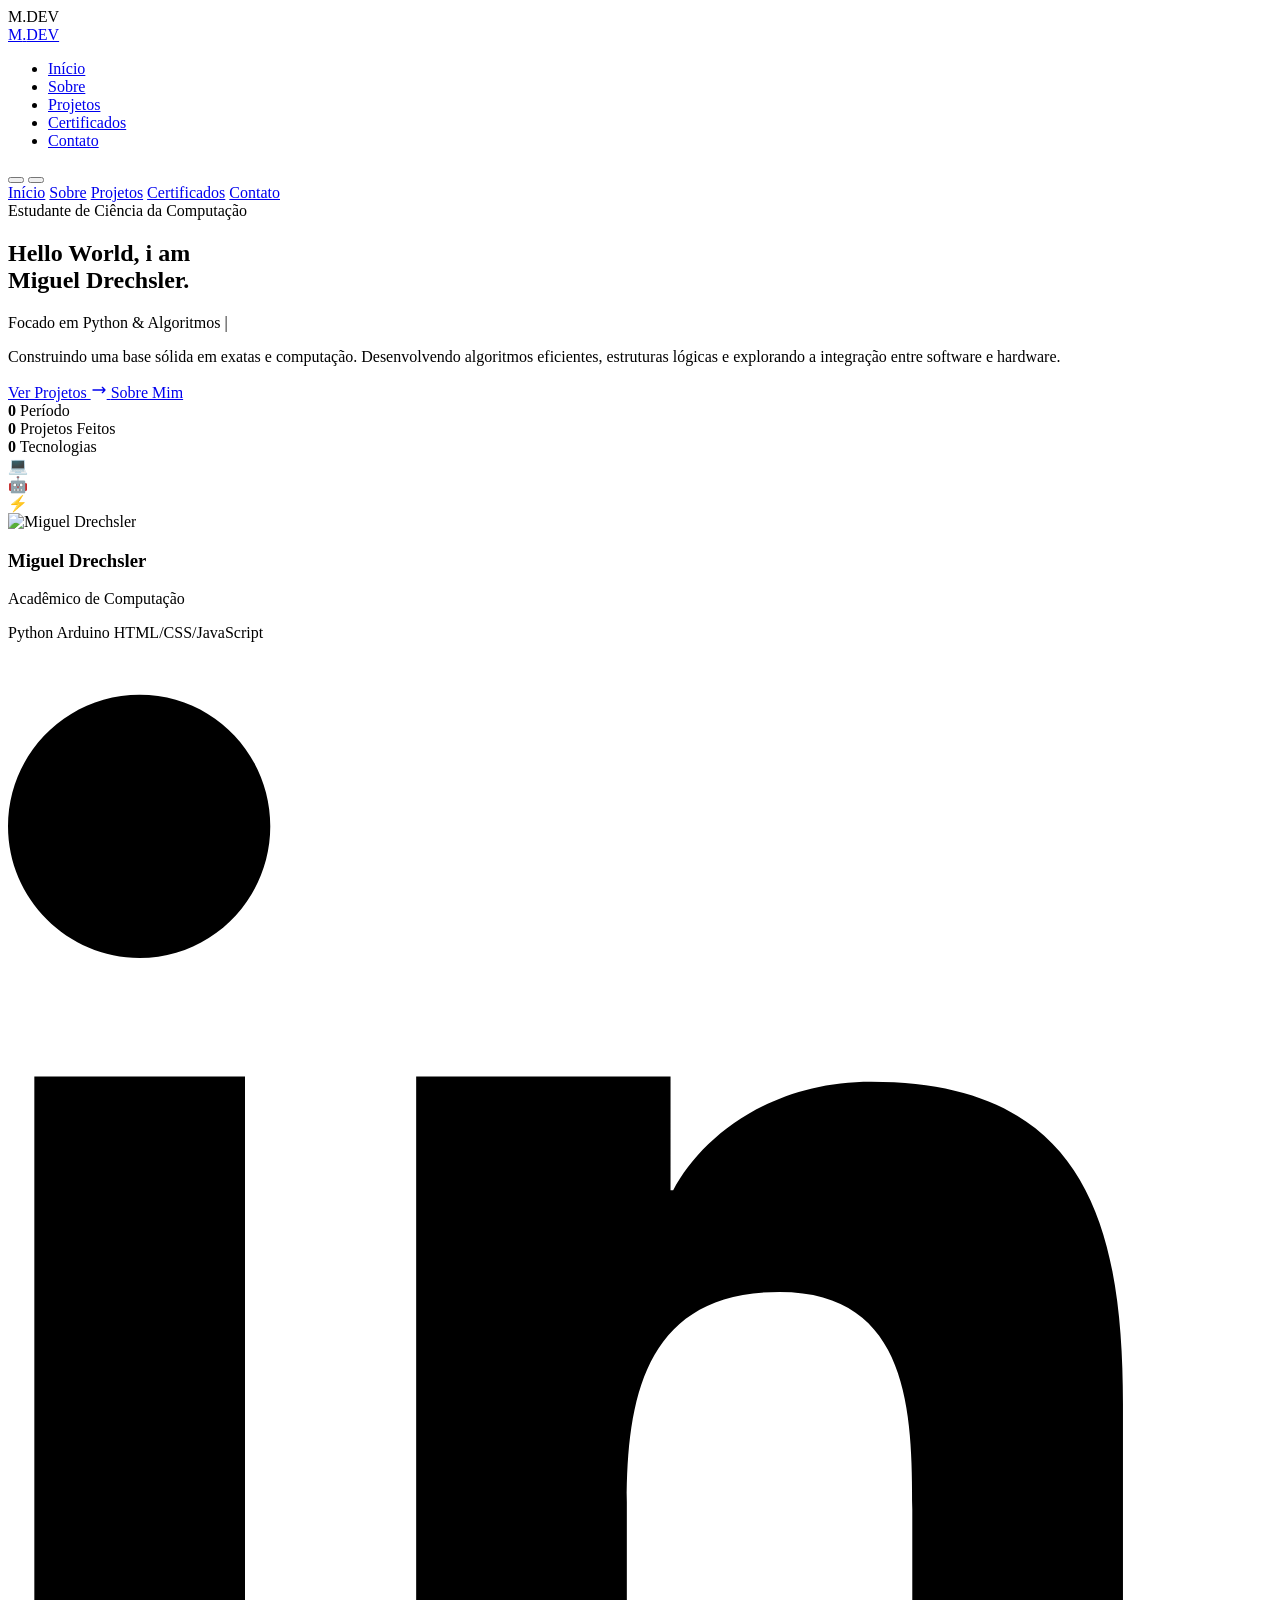
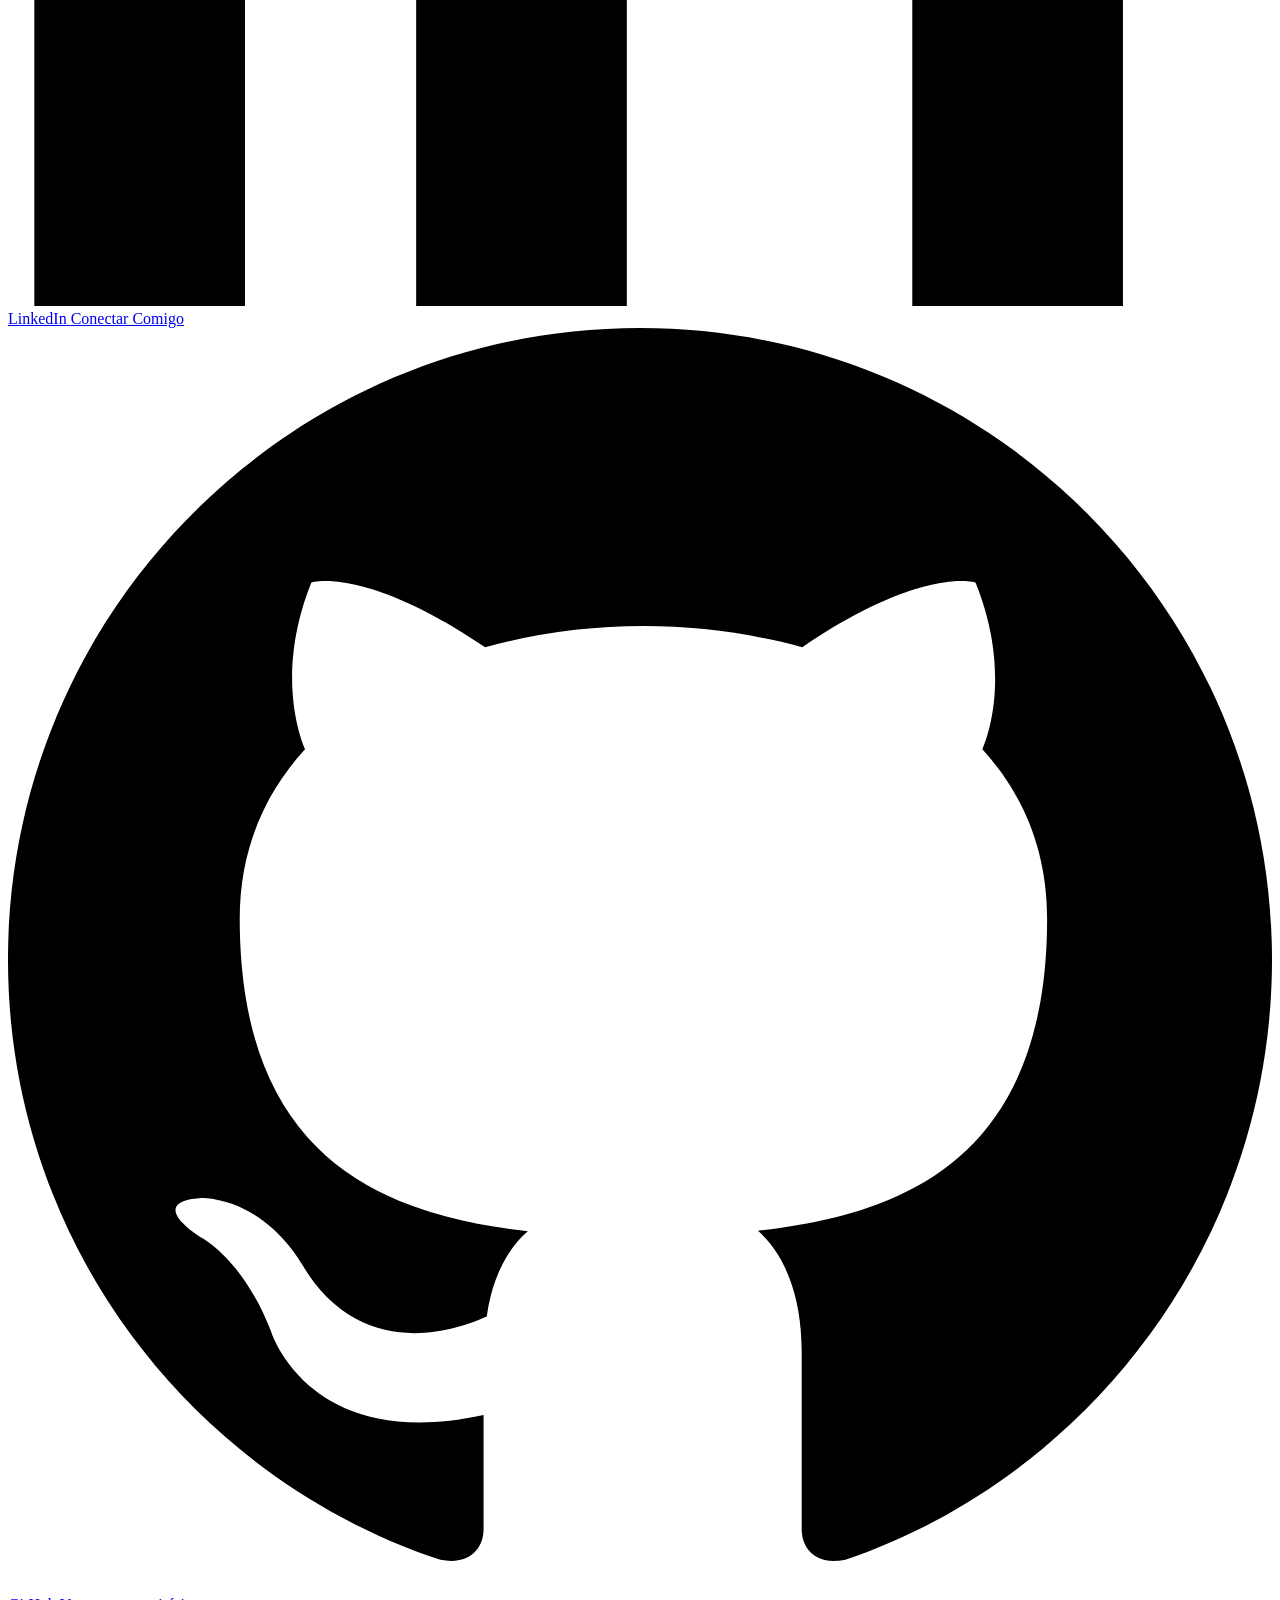
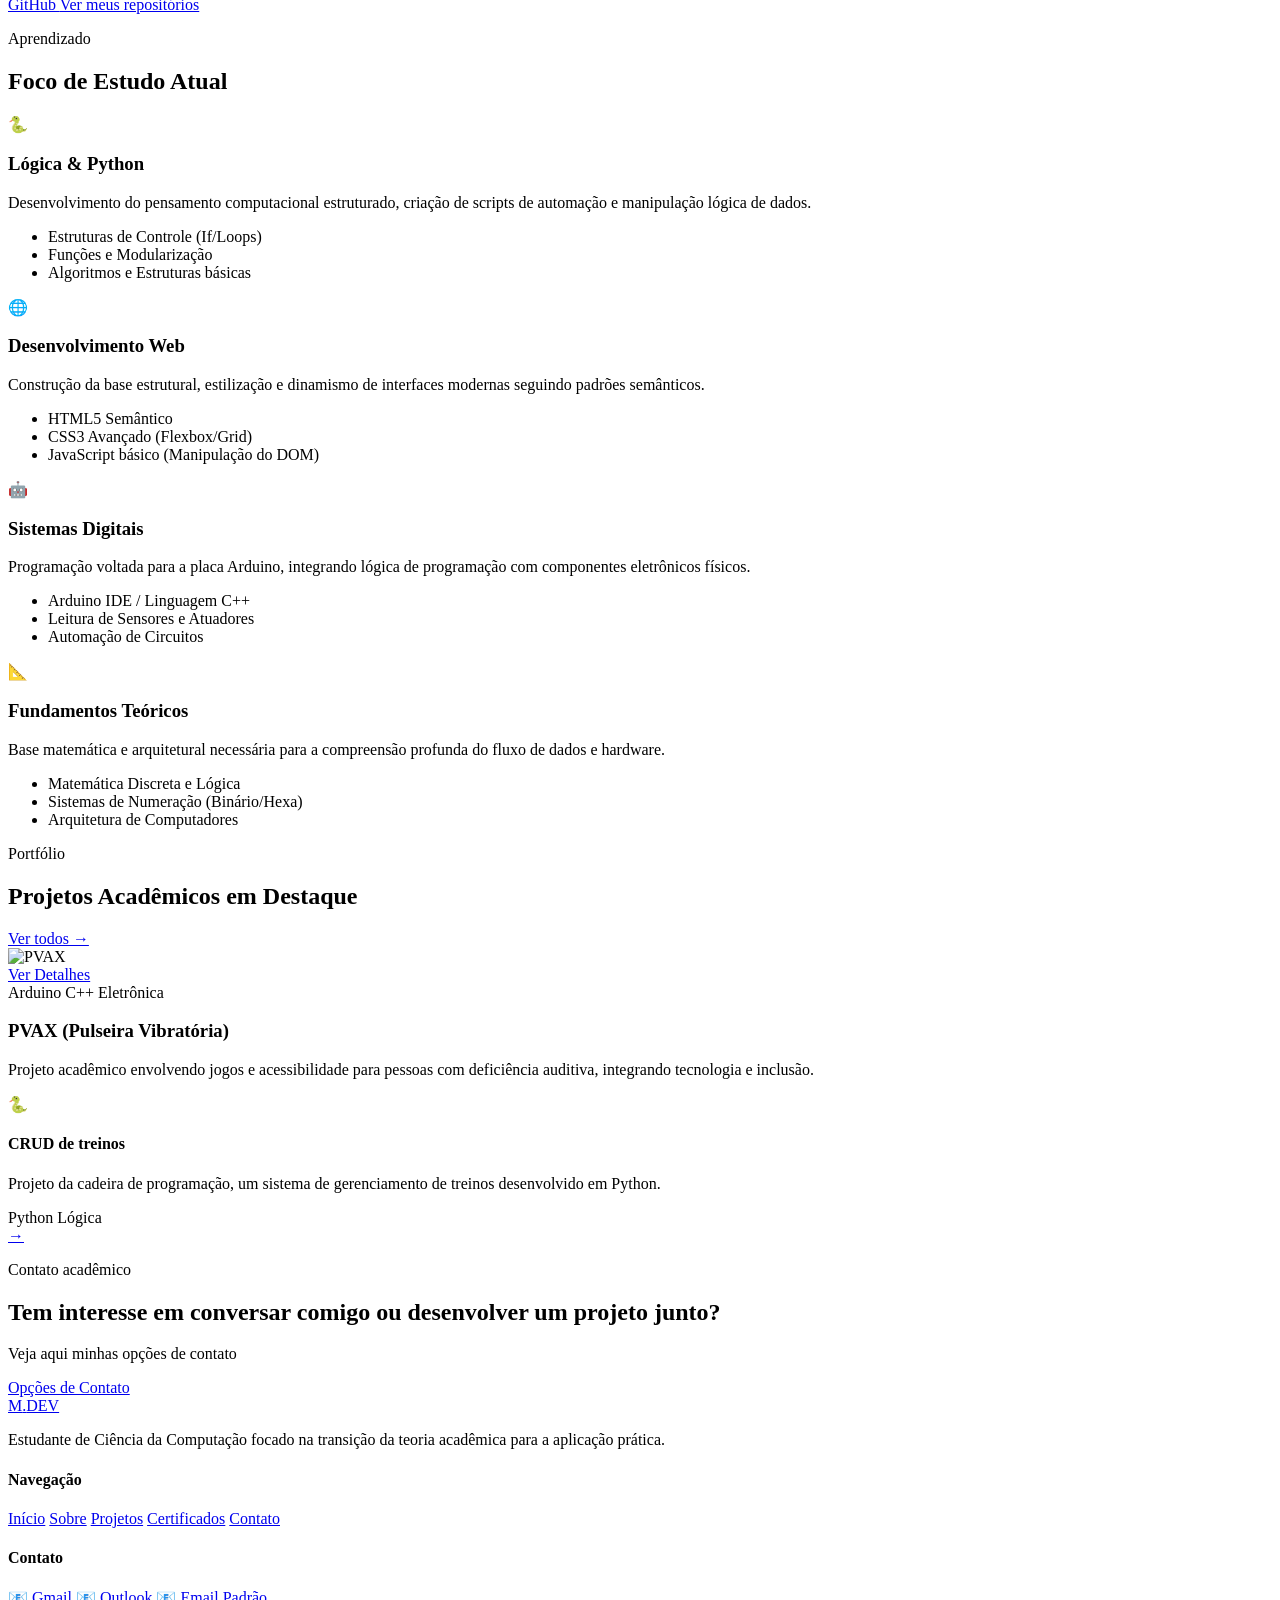
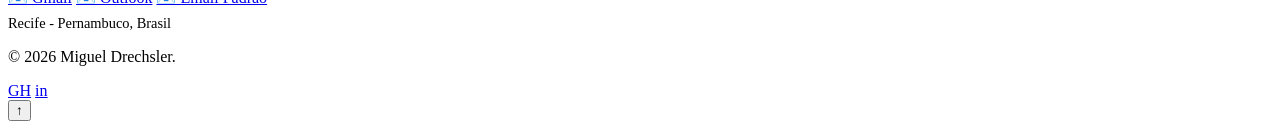
==== index.html @ 337d3132 "Arquivos do Portfolio" ====
<!DOCTYPE html>
<html lang="pt-BR" data-theme="dark">
<head>
  <meta charset="UTF-8">
  <meta name="viewport" content="width=device-width, initial-scale=1.0">
  <meta name="description" content="Portfólio acadêmico e profissional — Ciência da Computação">
  <title>Portfólio - Miguel</title>
  <link rel="stylesheet" href="style.css">
</head>
<body>

<div class="preloader" id="preloader">
  <div class="preloader-inner">
    <div class="preloader-logo">M<span>.</span>DEV</div>
    <div class="preloader-bar"></div>
  </div>
</div>

<div class="cursor">
  <div class="cursor-dot"></div>
  <div class="cursor-ring"></div>
</div>

<div class="progress-bar" id="progressBar"></div>

<nav class="navbar">
  <a href="index.html" class="nav-logo">M<span>.</span>DEV</a>
  <ul class="nav-links">
    <li><a href="index.html" class="active">Início</a></li>
    <li><a href="sobre.html">Sobre</a></li>
    <li><a href="projetos.html">Projetos</a></li>
    <li><a href="certificados.html">Certificados</a></li>
    <li><a href="contato.html">Contato</a></li>
  </ul>
  <div class="nav-actions">
    <button class="theme-toggle" title="Alternar tema">
      <span class="theme-toggle-icon moon"></span>
      <span class="theme-toggle-icon sun"></span>
    </button>
    <button class="hamburger" aria-label="Menu"><span></span><span></span><span></span></button>
  </div>
</nav>

<div class="mobile-menu">
  <a href="index.html">Início</a>
  <a href="sobre.html">Sobre</a>
  <a href="projetos.html">Projetos</a>
  <a href="certificados.html">Certificados</a>
  <a href="contato.html">Contato</a>
</div>

<section class="hero">
  <div class="hero-bg-orb"></div>
  <div class="hero-bg-grid"></div>

  <div class="container hero-inner">
    <div class="hero-content">
      <div class="hero-badge anim-up" style="animation-delay:0.1s">
        <span class="badge-dot"></span>
        Estudante de Ciência da Computação
      </div>

      <h1 class="hero-title anim-up" style="animation-delay:0.2s">
        Hello World, i am<br>
        <span class="hero-name">Miguel Drechsler<span class="dot">.</span></span>
      </h1>

      <div class="hero-roles anim-up" style="animation-delay:0.35s">
        <span class="role-label">Focado em </span>
        <span class="typed-wrapper">
          <span id="typedText" data-phrases='["Python & Algoritmos", "Desenvolvimento Web", "Projetos com Arduino", "JavaScript & Automação"]'>Python & Algoritmos</span>
          <span class="cursor-blink">|</span>
        </span>
      </div>

      <p class="hero-desc anim-up" style="animation-delay:0.5s">
        Construindo uma base sólida em exatas e computação. Desenvolvendo algoritmos eficientes, estruturas lógicas e explorando a integração entre software e hardware.
      </p>

      <div class="hero-actions anim-up" style="animation-delay:0.65s">
        <a href="projetos.html" class="btn btn-primary btn-lg">
          Ver Projetos
          <svg width="16" height="16" fill="none" viewBox="0 0 24 24" stroke="currentColor"><path stroke-linecap="round" stroke-linejoin="round" stroke-width="2" d="M17 8l4 4m0 0l-4 4m4-4H3"/></svg>
        </a>
        <a href="sobre.html" class="btn btn-outline btn-lg">Sobre Mim</a>
      </div>

      <div class="hero-stats anim-up" style="animation-delay:0.8s">
        <div class="stat-item">
          <strong data-counter data-target="1" data-suffix="º">0</strong>
          <span>Período</span>
        </div>
        <div class="stat-divider"></div>
        <div class="stat-item">
          <strong data-counter data-target="3" data-suffix="+">0</strong>
          <span>Projetos Feitos</span>
        </div>
        <div class="stat-divider"></div>
        <div class="stat-item">
          <strong data-counter data-target="5" data-suffix="">0</strong>
          <span>Tecnologias</span>
        </div>
      </div>
    </div>

    <div class="hero-visual anim-up" style="animation-delay:0.4s">
      <div class="hero-card-wrapper">
        <div class="tech-badge badge-1">💻</div>
        <div class="tech-badge badge-2">🤖</div>
        <div class="tech-badge badge-3">⚡</div>
        <div class="hero-card anim-float">
          <div class="hero-avatar">
            <div class="avatar-placeholder">
              <img src="Foto de perfil.jpeg" alt="Miguel Drechsler" class="avatar-image">
            </div>
            <div class="avatar-ring"></div>
          </div>
          <div class="hero-card-body">
            <h3>Miguel Drechsler</h3>
            <p>Acadêmico de Computação</p>
            <div class="hero-card-tags">
              <span class="tag">Python</span>
              <span class="tag">Arduino</span>
              <span class="tag">HTML/CSS/JavaScript</span>
            </div>

            <div class="hero-card-social">
              <a href="https://www.linkedin.com/in/miguel-drechsler" class="social-mini-card anim-float" target="_blank" rel="noreferrer noopener">
                <div class="social-mini-icon">
                  <svg viewBox="0 0 24 24" aria-hidden="true"><path d="M4.98 3.5C4.98 4.88 3.87 6 2.5 6S0 4.88 0 3.5 1.12 1 2.5 1 4.98 2.12 4.98 3.5zM.5 8.25h4V24h-4v-15.75zM8.75 8.25h3.83v2.16h.05c.53-1 1.83-2.06 3.76-2.06 4.03 0 4.78 2.66 4.78 6.12V24h-4v-7.53c0-1.8-.03-4.13-2.52-4.13-2.52 0-2.9 1.96-2.9 3.99V24h-4v-15.75z"/></svg>
                </div>
                <div class="social-mini-text">
                  <span class="social-mini-title">LinkedIn</span>
                  <span class="social-mini-subtitle">Conectar Comigo</span>
                </div>
              </a>

              <a href="https://github.com/miguel-drechsler" class="social-mini-card anim-float" target="_blank" rel="noreferrer noopener">
                <div class="social-mini-icon">
                  <svg viewBox="0 0 24 24" aria-hidden="true"><path d="M12 0C5.37 0 0 5.37 0 12c0 5.3 3.44 9.8 8.21 11.39.6.11.82-.26.82-.58v-2.17c-3.34.73-4.04-1.6-4.04-1.6-.55-1.4-1.34-1.78-1.34-1.78-1.1-.75.08-.74.08-.74 1.21.09 1.84 1.24 1.84 1.24 1.08 1.85 2.83 1.32 3.52 1.01.11-.79.43-1.32.78-1.62-2.67-.3-5.47-1.33-5.47-5.93 0-1.31.47-2.38 1.24-3.22-.13-.3-.54-1.52.12-3.17 0 0 1.01-.32 3.3 1.23a11.5 11.5 0 0 1 3.01-.4c1.02 0 2.05.14 3.01.4 2.28-1.55 3.29-1.23 3.29-1.23.67 1.65.26 2.87.13 3.17.77.84 1.23 1.91 1.23 3.22 0 4.61-2.81 5.62-5.49 5.92.44.38.83 1.13.83 2.28v3.39c0 .32.22.7.83.58C20.56 21.8 24 17.3 24 12c0-6.63-5.37-12-12-12z"/></svg>
                </div>
                <div class="social-mini-text">
                  <span class="social-mini-title">GitHub</span>
                  <span class="social-mini-subtitle">Ver meus repositórios</span>
                </div>
              </a>
            </div>
          </div>
        </div>
      </div>
    </div>
  </div>

  
</section>

<section class="section" id="servicos">
  <div class="container">
    <div class="section-header reveal">
      <p class="section-label">Aprendizado</p>
      <h2 class="section-title">Foco de Estudo <span>Atual</span></h2>
    </div>

    <div class="services-grid">
      <div class="service-card card reveal" data-delay="0">
        <div class="service-icon">🐍</div>
        <h3>Lógica & Python</h3>
        <p>Desenvolvimento do pensamento computacional estruturado, criação de scripts de automação e manipulação lógica de dados.</p>
        <ul class="service-list">
          <li>Estruturas de Controle (If/Loops)</li>
          <li>Funções e Modularização</li>
          <li>Algoritmos e Estruturas básicas</li>
        </ul>
      </div>

      <div class="service-card card reveal" data-delay="100">
        <div class="service-icon">🌐</div>
        <h3>Desenvolvimento Web</h3>
        <p>Construção da base estrutural, estilização e dinamismo de interfaces modernas seguindo padrões semânticos.</p>
        <ul class="service-list">
          <li>HTML5 Semântico</li>
          <li>CSS3 Avançado (Flexbox/Grid)</li>
          <li>JavaScript básico (Manipulação do DOM)</li>
        </ul>
      </div>

      <div class="service-card card reveal" data-delay="200">
        <div class="service-icon">🤖</div>
        <h3>Sistemas Digitais</h3>
        <p>Programação voltada para a placa Arduino, integrando lógica de programação com componentes eletrônicos físicos.</p>
        <ul class="service-list">
          <li>Arduino IDE / Linguagem C++</li>
          <li>Leitura de Sensores e Atuadores</li>
          <li>Automação de Circuitos</li>
        </ul>
      </div>

      <div class="service-card card reveal" data-delay="300">
        <div class="service-icon">📐</div>
        <h3>Fundamentos Teóricos</h3>
        <p>Base matemática e arquitetural necessária para a compreensão profunda do fluxo de dados e hardware.</p>
        <ul class="service-list">
          <li>Matemática Discreta e Lógica</li>
          <li>Sistemas de Numeração (Binário/Hexa)</li>
          <li>Arquitetura de Computadores</li>
        </ul>
      </div>
    </div>
  </div>
</section>

<section class="section featured-section">
  <div class="container">
    <div class="featured-header reveal">
      <div>
        <p class="section-label">Portfólio</p>
        <h2 class="section-title">Projetos Acadêmicos em <span>Destaque</span></h2>
      </div>
      <a href="projetos.html" class="btn btn-outline">Ver todos →</a>
    </div>

    <div class="featured-grid">
      <div class="featured-card card reveal" data-delay="0">
        <div class="featured-img">
          <div class="img-placeholder"><span><img src="pvaxlogo.png" alt="PVAX"></span></div>
          <div class="featured-overlay">
            <a href="projetos.html" class="btn btn-primary">Ver Detalhes</a>
          </div>
        </div>
        <div class="featured-info">
          <div class="featured-meta">
            <span class="tag">Arduino</span>
            <span class="tag">C++</span>
            <span class="tag">Eletrônica</span>
          </div>
          <h3>PVAX (Pulseira Vibratória)</h3>
          <p>Projeto acadêmico envolvendo jogos e acessibilidade para pessoas com deficiência auditiva, integrando tecnologia e inclusão.</p>
          </div>
        </div>
      </div>

      <div class="mini-projects">
        <div class="mini-card card reveal" data-delay="150">
          <div class="mini-icon">🐍</div>
          <div class="mini-info">
            <h4>CRUD de treinos</h4>
            <p>Projeto da cadeira de programação, um sistema de gerenciamento de treinos desenvolvido em Python.</p>
            <div class="mini-tags">
              <span class="tag">Python</span>
              <span class="tag">Lógica</span>
            </div>
          </div>
          <a href="projetos.html" class="mini-arrow">→</a>
        </div>
      </div>
    </div>
  </div>
</section>

<section class="cta-section reveal">
  <div class="container">
    <div class="cta-box">
      <div class="cta-glow"></div>
      <p class="section-label">Contato acadêmico</p>
      <h2>Tem interesse em conversar comigo ou desenvolver um <span>projeto junto?</span></h2>
      <p class="cta-sub">Veja aqui minhas opções de contato</p>
      <div class="cta-actions">
        <a href="contato.html" class="btn btn-primary btn-lg">Opções de Contato</a>
      </div>
    </div>
  </div>
</section>

<footer class="footer">
  <div class="container">
    <div class="footer-grid">
      <div class="footer-brand">
        <a href="index.html" class="nav-logo">M<span>.</span>DEV</a>
        <p>Estudante de Ciência da Computação focado na transição da teoria acadêmica para a aplicação prática.</p>
      </div>
      <div class="footer-col">
        <h4>Navegação</h4>
        <a href="index.html">Início</a>
        <a href="sobre.html">Sobre</a>
        <a href="projetos.html">Projetos</a>
        <a href="certificados.html">Certificados</a>
        <a href="contato.html">Contato</a>
      </div>
      <div class="footer-col">
        <h4>Contato</h4>
        <a href="https://mail.google.com/mail/?view=cm&to=miguel.drechsler@gmail.com" target="_blank" class="email-link">📧 Gmail</a>
        <a href="https://outlook.live.com/mail/0/?to=miguel.drechsler@gmail.com" target="_blank" class="email-link">📧 Outlook</a>
        <a href="mailto:miguel.drechsler@gmail.com" class="email-link">📧 Email Padrão</a>
        <p style="color: var(--text-muted); font-size: 0.9rem; margin-top: 0.5rem;">Recife - Pernambuco, Brasil</p>
      </div>
    </div>
    <div class="footer-bottom">
      <p>© 2026 Miguel Drechsler.</p>
      <div class="footer-social">
        <a href="https://github.com/miguel-drechsler" class="social-icon" title="GitHub">GH</a>
        <a href="https://www.linkedin.com/in/miguel-drechsler" class="social-icon" title="LinkedIn">in</a>
      </div>
    </div>
  </div>
</footer>

<button class="scroll-top" id="scrollTop" title="Voltar ao topo">↑</button>

<script src="main.js"></script>
</body>
</html>
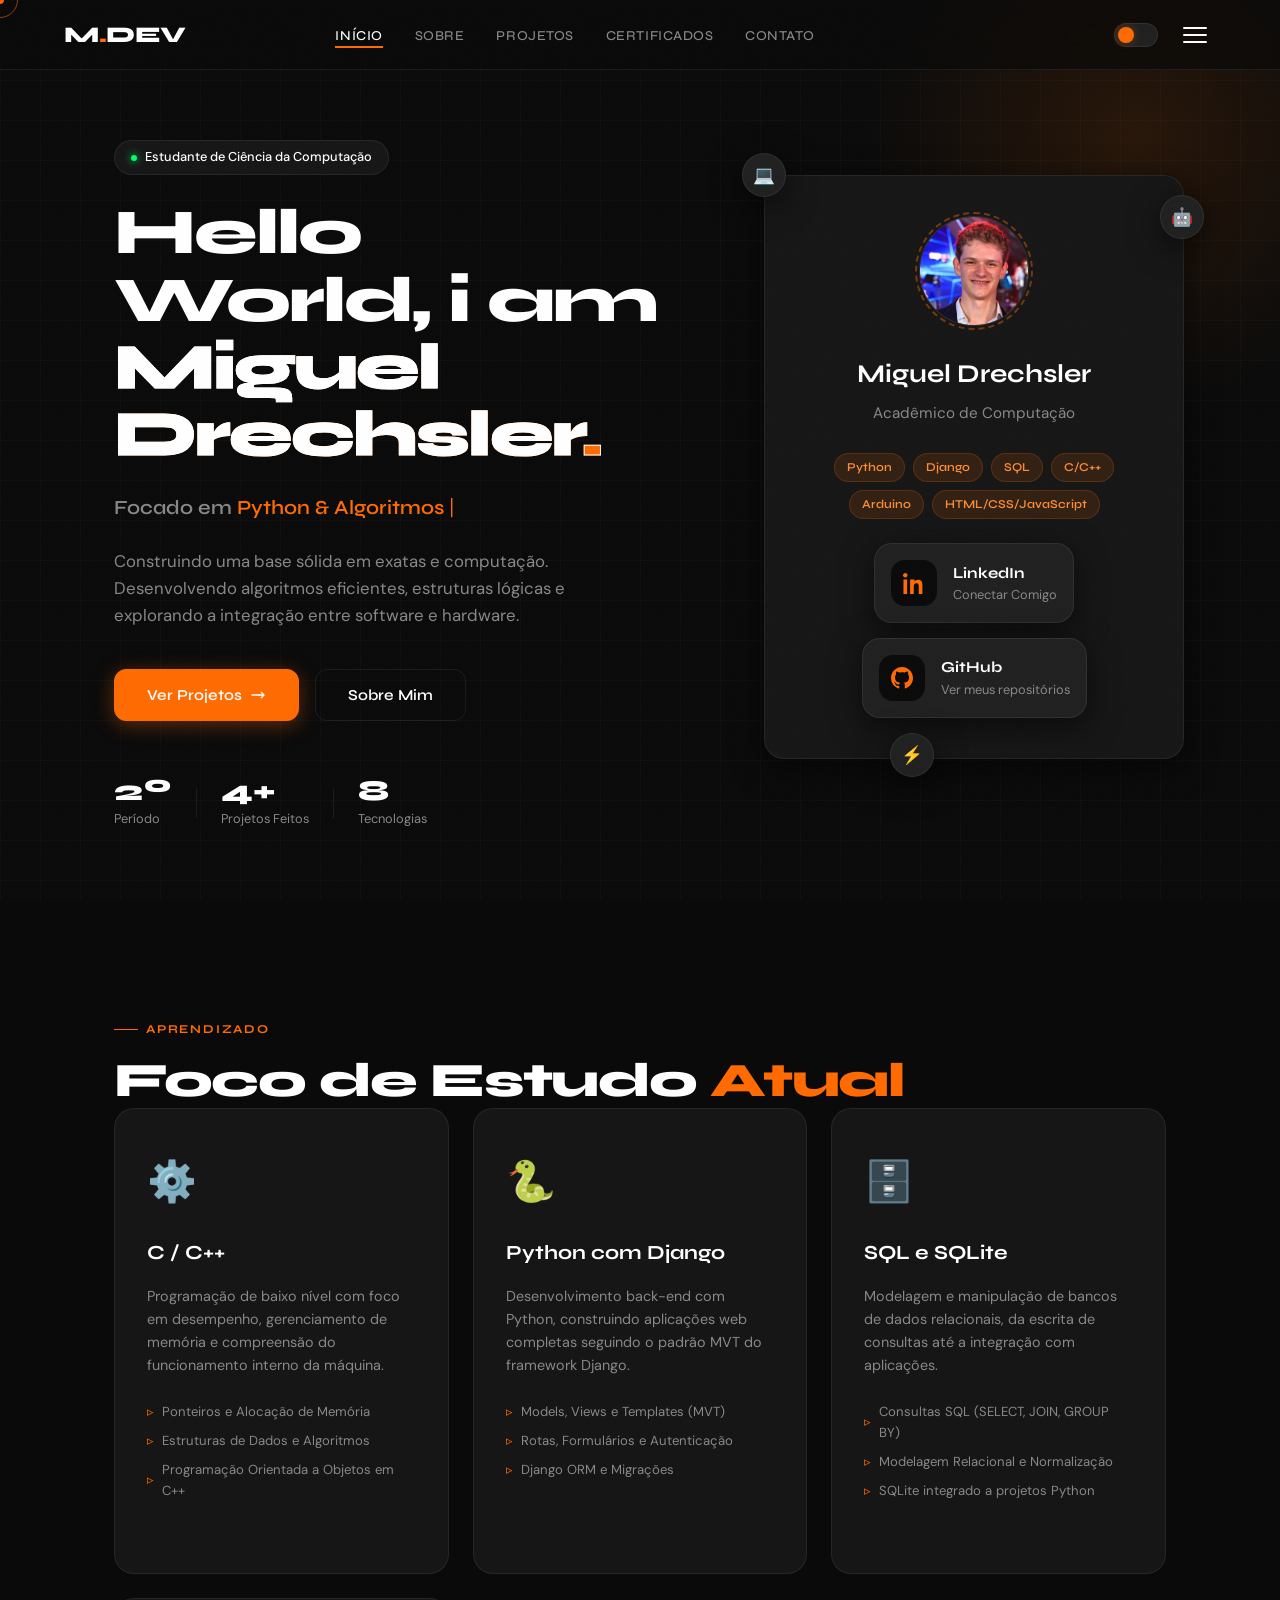
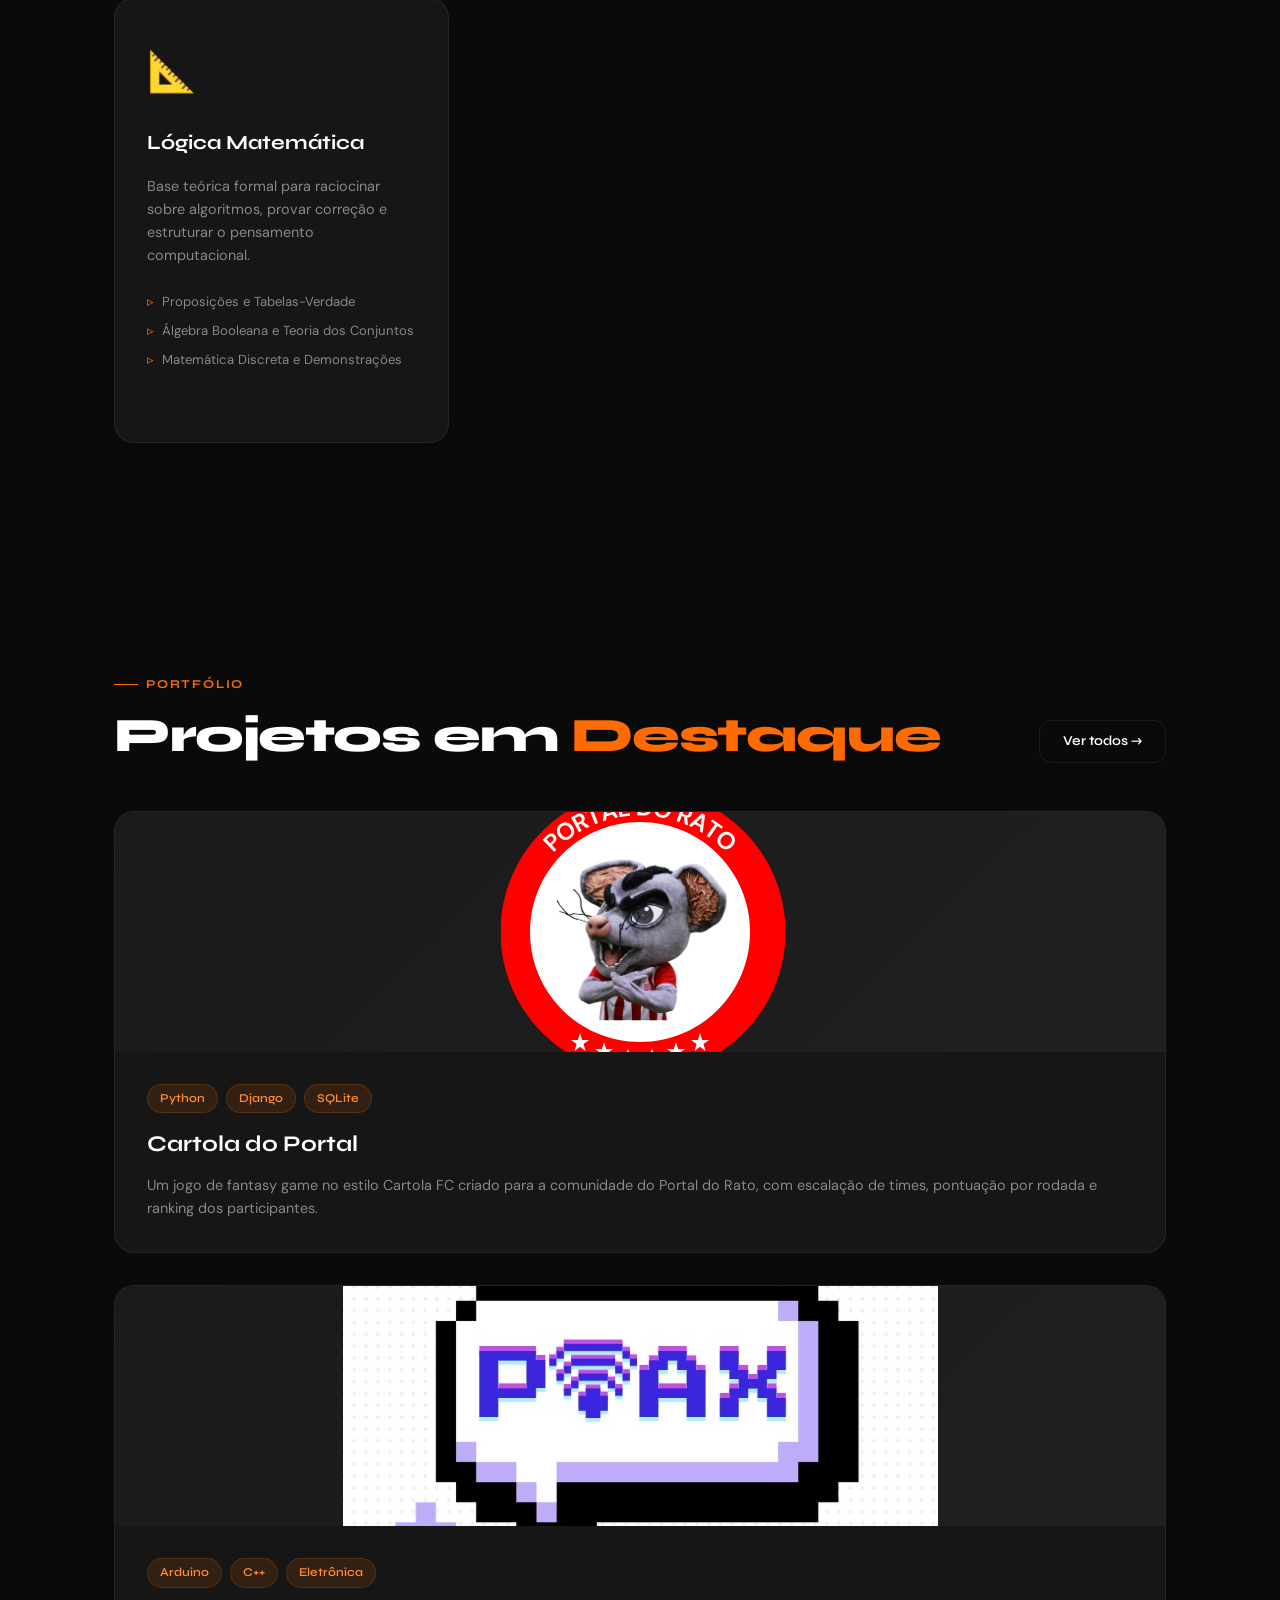
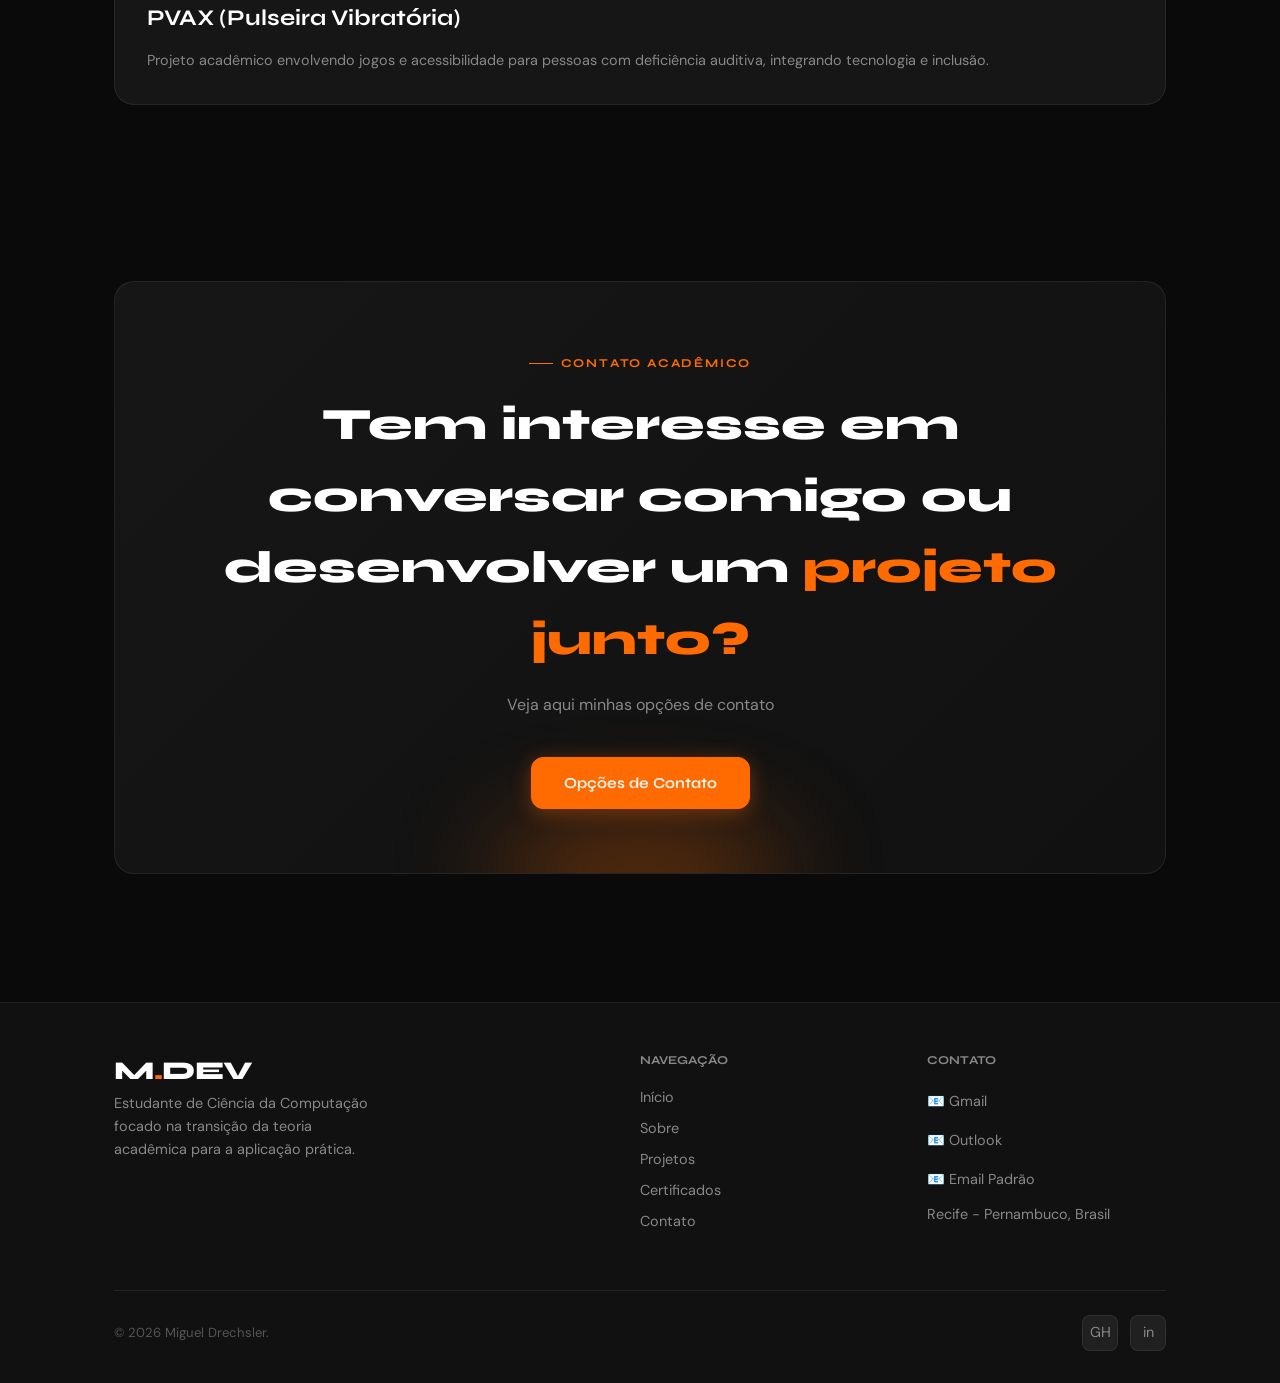
==== commit 227c5bb8: "Remove the folder "Meu portfólio" and move all the items to the main" ====
--- a/index.html
+++ b/index.html
@@ -1,311 +1,316 @@
-<!DOCTYPE html>
-<html lang="pt-BR" data-theme="dark">
-<head>
-  <meta charset="UTF-8">
-  <meta name="viewport" content="width=device-width, initial-scale=1.0">
-  <meta name="description" content="Portfólio acadêmico e profissional — Ciência da Computação">
-  <title>Portfólio - Miguel</title>
-  <link rel="stylesheet" href="style.css">
-</head>
-<body>
-
-<div class="preloader" id="preloader">
-  <div class="preloader-inner">
-    <div class="preloader-logo">M<span>.</span>DEV</div>
-    <div class="preloader-bar"></div>
-  </div>
-</div>
-
-<div class="cursor">
-  <div class="cursor-dot"></div>
-  <div class="cursor-ring"></div>
-</div>
-
-<div class="progress-bar" id="progressBar"></div>
-
-<nav class="navbar">
-  <a href="index.html" class="nav-logo">M<span>.</span>DEV</a>
-  <ul class="nav-links">
-    <li><a href="index.html" class="active">Início</a></li>
-    <li><a href="sobre.html">Sobre</a></li>
-    <li><a href="projetos.html">Projetos</a></li>
-    <li><a href="certificados.html">Certificados</a></li>
-    <li><a href="contato.html">Contato</a></li>
-  </ul>
-  <div class="nav-actions">
-    <button class="theme-toggle" title="Alternar tema">
-      <span class="theme-toggle-icon moon"></span>
-      <span class="theme-toggle-icon sun"></span>
-    </button>
-    <button class="hamburger" aria-label="Menu"><span></span><span></span><span></span></button>
-  </div>
-</nav>
-
-<div class="mobile-menu">
-  <a href="index.html">Início</a>
-  <a href="sobre.html">Sobre</a>
-  <a href="projetos.html">Projetos</a>
-  <a href="certificados.html">Certificados</a>
-  <a href="contato.html">Contato</a>
-</div>
-
-<section class="hero">
-  <div class="hero-bg-orb"></div>
-  <div class="hero-bg-grid"></div>
-
-  <div class="container hero-inner">
-    <div class="hero-content">
-      <div class="hero-badge anim-up" style="animation-delay:0.1s">
-        <span class="badge-dot"></span>
-        Estudante de Ciência da Computação
-      </div>
-
-      <h1 class="hero-title anim-up" style="animation-delay:0.2s">
-        Hello World, i am<br>
-        <span class="hero-name">Miguel Drechsler<span class="dot">.</span></span>
-      </h1>
-
-      <div class="hero-roles anim-up" style="animation-delay:0.35s">
-        <span class="role-label">Focado em </span>
-        <span class="typed-wrapper">
-          <span id="typedText" data-phrases='["Python & Algoritmos", "Desenvolvimento Web", "Projetos com Arduino", "JavaScript & Automação"]'>Python & Algoritmos</span>
-          <span class="cursor-blink">|</span>
-        </span>
-      </div>
-
-      <p class="hero-desc anim-up" style="animation-delay:0.5s">
-        Construindo uma base sólida em exatas e computação. Desenvolvendo algoritmos eficientes, estruturas lógicas e explorando a integração entre software e hardware.
-      </p>
-
-      <div class="hero-actions anim-up" style="animation-delay:0.65s">
-        <a href="projetos.html" class="btn btn-primary btn-lg">
-          Ver Projetos
-          <svg width="16" height="16" fill="none" viewBox="0 0 24 24" stroke="currentColor"><path stroke-linecap="round" stroke-linejoin="round" stroke-width="2" d="M17 8l4 4m0 0l-4 4m4-4H3"/></svg>
-        </a>
-        <a href="sobre.html" class="btn btn-outline btn-lg">Sobre Mim</a>
-      </div>
-
-      <div class="hero-stats anim-up" style="animation-delay:0.8s">
-        <div class="stat-item">
-          <strong data-counter data-target="1" data-suffix="º">0</strong>
-          <span>Período</span>
-        </div>
-        <div class="stat-divider"></div>
-        <div class="stat-item">
-          <strong data-counter data-target="3" data-suffix="+">0</strong>
-          <span>Projetos Feitos</span>
-        </div>
-        <div class="stat-divider"></div>
-        <div class="stat-item">
-          <strong data-counter data-target="5" data-suffix="">0</strong>
-          <span>Tecnologias</span>
-        </div>
-      </div>
-    </div>
-
-    <div class="hero-visual anim-up" style="animation-delay:0.4s">
-      <div class="hero-card-wrapper">
-        <div class="tech-badge badge-1">💻</div>
-        <div class="tech-badge badge-2">🤖</div>
-        <div class="tech-badge badge-3">⚡</div>
-        <div class="hero-card anim-float">
-          <div class="hero-avatar">
-            <div class="avatar-placeholder">
-              <img src="Foto de perfil.jpeg" alt="Miguel Drechsler" class="avatar-image">
-            </div>
-            <div class="avatar-ring"></div>
-          </div>
-          <div class="hero-card-body">
-            <h3>Miguel Drechsler</h3>
-            <p>Acadêmico de Computação</p>
-            <div class="hero-card-tags">
-              <span class="tag">Python</span>
-              <span class="tag">Arduino</span>
-              <span class="tag">HTML/CSS/JavaScript</span>
-            </div>
-
-            <div class="hero-card-social">
-              <a href="https://www.linkedin.com/in/miguel-drechsler" class="social-mini-card anim-float" target="_blank" rel="noreferrer noopener">
-                <div class="social-mini-icon">
-                  <svg viewBox="0 0 24 24" aria-hidden="true"><path d="M4.98 3.5C4.98 4.88 3.87 6 2.5 6S0 4.88 0 3.5 1.12 1 2.5 1 4.98 2.12 4.98 3.5zM.5 8.25h4V24h-4v-15.75zM8.75 8.25h3.83v2.16h.05c.53-1 1.83-2.06 3.76-2.06 4.03 0 4.78 2.66 4.78 6.12V24h-4v-7.53c0-1.8-.03-4.13-2.52-4.13-2.52 0-2.9 1.96-2.9 3.99V24h-4v-15.75z"/></svg>
-                </div>
-                <div class="social-mini-text">
-                  <span class="social-mini-title">LinkedIn</span>
-                  <span class="social-mini-subtitle">Conectar Comigo</span>
-                </div>
-              </a>
-
-              <a href="https://github.com/miguel-drechsler" class="social-mini-card anim-float" target="_blank" rel="noreferrer noopener">
-                <div class="social-mini-icon">
-                  <svg viewBox="0 0 24 24" aria-hidden="true"><path d="M12 0C5.37 0 0 5.37 0 12c0 5.3 3.44 9.8 8.21 11.39.6.11.82-.26.82-.58v-2.17c-3.34.73-4.04-1.6-4.04-1.6-.55-1.4-1.34-1.78-1.34-1.78-1.1-.75.08-.74.08-.74 1.21.09 1.84 1.24 1.84 1.24 1.08 1.85 2.83 1.32 3.52 1.01.11-.79.43-1.32.78-1.62-2.67-.3-5.47-1.33-5.47-5.93 0-1.31.47-2.38 1.24-3.22-.13-.3-.54-1.52.12-3.17 0 0 1.01-.32 3.3 1.23a11.5 11.5 0 0 1 3.01-.4c1.02 0 2.05.14 3.01.4 2.28-1.55 3.29-1.23 3.29-1.23.67 1.65.26 2.87.13 3.17.77.84 1.23 1.91 1.23 3.22 0 4.61-2.81 5.62-5.49 5.92.44.38.83 1.13.83 2.28v3.39c0 .32.22.7.83.58C20.56 21.8 24 17.3 24 12c0-6.63-5.37-12-12-12z"/></svg>
-                </div>
-                <div class="social-mini-text">
-                  <span class="social-mini-title">GitHub</span>
-                  <span class="social-mini-subtitle">Ver meus repositórios</span>
-                </div>
-              </a>
-            </div>
-          </div>
-        </div>
-      </div>
-    </div>
-  </div>
-
-  
-</section>
-
-<section class="section" id="servicos">
-  <div class="container">
-    <div class="section-header reveal">
-      <p class="section-label">Aprendizado</p>
-      <h2 class="section-title">Foco de Estudo <span>Atual</span></h2>
-    </div>
-
-    <div class="services-grid">
-      <div class="service-card card reveal" data-delay="0">
-        <div class="service-icon">🐍</div>
-        <h3>Lógica & Python</h3>
-        <p>Desenvolvimento do pensamento computacional estruturado, criação de scripts de automação e manipulação lógica de dados.</p>
-        <ul class="service-list">
-          <li>Estruturas de Controle (If/Loops)</li>
-          <li>Funções e Modularização</li>
-          <li>Algoritmos e Estruturas básicas</li>
-        </ul>
-      </div>
-
-      <div class="service-card card reveal" data-delay="100">
-        <div class="service-icon">🌐</div>
-        <h3>Desenvolvimento Web</h3>
-        <p>Construção da base estrutural, estilização e dinamismo de interfaces modernas seguindo padrões semânticos.</p>
-        <ul class="service-list">
-          <li>HTML5 Semântico</li>
-          <li>CSS3 Avançado (Flexbox/Grid)</li>
-          <li>JavaScript básico (Manipulação do DOM)</li>
-        </ul>
-      </div>
-
-      <div class="service-card card reveal" data-delay="200">
-        <div class="service-icon">🤖</div>
-        <h3>Sistemas Digitais</h3>
-        <p>Programação voltada para a placa Arduino, integrando lógica de programação com componentes eletrônicos físicos.</p>
-        <ul class="service-list">
-          <li>Arduino IDE / Linguagem C++</li>
-          <li>Leitura de Sensores e Atuadores</li>
-          <li>Automação de Circuitos</li>
-        </ul>
-      </div>
-
-      <div class="service-card card reveal" data-delay="300">
-        <div class="service-icon">📐</div>
-        <h3>Fundamentos Teóricos</h3>
-        <p>Base matemática e arquitetural necessária para a compreensão profunda do fluxo de dados e hardware.</p>
-        <ul class="service-list">
-          <li>Matemática Discreta e Lógica</li>
-          <li>Sistemas de Numeração (Binário/Hexa)</li>
-          <li>Arquitetura de Computadores</li>
-        </ul>
-      </div>
-    </div>
-  </div>
-</section>
-
-<section class="section featured-section">
-  <div class="container">
-    <div class="featured-header reveal">
-      <div>
-        <p class="section-label">Portfólio</p>
-        <h2 class="section-title">Projetos Acadêmicos em <span>Destaque</span></h2>
-      </div>
-      <a href="projetos.html" class="btn btn-outline">Ver todos →</a>
-    </div>
-
-    <div class="featured-grid">
-      <div class="featured-card card reveal" data-delay="0">
-        <div class="featured-img">
-          <div class="img-placeholder"><span><img src="pvaxlogo.png" alt="PVAX"></span></div>
-          <div class="featured-overlay">
-            <a href="projetos.html" class="btn btn-primary">Ver Detalhes</a>
-          </div>
-        </div>
-        <div class="featured-info">
-          <div class="featured-meta">
-            <span class="tag">Arduino</span>
-            <span class="tag">C++</span>
-            <span class="tag">Eletrônica</span>
-          </div>
-          <h3>PVAX (Pulseira Vibratória)</h3>
-          <p>Projeto acadêmico envolvendo jogos e acessibilidade para pessoas com deficiência auditiva, integrando tecnologia e inclusão.</p>
-          </div>
-        </div>
-      </div>
-
-      <div class="mini-projects">
-        <div class="mini-card card reveal" data-delay="150">
-          <div class="mini-icon">🐍</div>
-          <div class="mini-info">
-            <h4>CRUD de treinos</h4>
-            <p>Projeto da cadeira de programação, um sistema de gerenciamento de treinos desenvolvido em Python.</p>
-            <div class="mini-tags">
-              <span class="tag">Python</span>
-              <span class="tag">Lógica</span>
-            </div>
-          </div>
-          <a href="projetos.html" class="mini-arrow">→</a>
-        </div>
-      </div>
-    </div>
-  </div>
-</section>
-
-<section class="cta-section reveal">
-  <div class="container">
-    <div class="cta-box">
-      <div class="cta-glow"></div>
-      <p class="section-label">Contato acadêmico</p>
-      <h2>Tem interesse em conversar comigo ou desenvolver um <span>projeto junto?</span></h2>
-      <p class="cta-sub">Veja aqui minhas opções de contato</p>
-      <div class="cta-actions">
-        <a href="contato.html" class="btn btn-primary btn-lg">Opções de Contato</a>
-      </div>
-    </div>
-  </div>
-</section>
-
-<footer class="footer">
-  <div class="container">
-    <div class="footer-grid">
-      <div class="footer-brand">
-        <a href="index.html" class="nav-logo">M<span>.</span>DEV</a>
-        <p>Estudante de Ciência da Computação focado na transição da teoria acadêmica para a aplicação prática.</p>
-      </div>
-      <div class="footer-col">
-        <h4>Navegação</h4>
-        <a href="index.html">Início</a>
-        <a href="sobre.html">Sobre</a>
-        <a href="projetos.html">Projetos</a>
-        <a href="certificados.html">Certificados</a>
-        <a href="contato.html">Contato</a>
-      </div>
-      <div class="footer-col">
-        <h4>Contato</h4>
-        <a href="https://mail.google.com/mail/?view=cm&to=miguel.drechsler@gmail.com" target="_blank" class="email-link">📧 Gmail</a>
-        <a href="https://outlook.live.com/mail/0/?to=miguel.drechsler@gmail.com" target="_blank" class="email-link">📧 Outlook</a>
-        <a href="mailto:miguel.drechsler@gmail.com" class="email-link">📧 Email Padrão</a>
-        <p style="color: var(--text-muted); font-size: 0.9rem; margin-top: 0.5rem;">Recife - Pernambuco, Brasil</p>
-      </div>
-    </div>
-    <div class="footer-bottom">
-      <p>© 2026 Miguel Drechsler.</p>
-      <div class="footer-social">
-        <a href="https://github.com/miguel-drechsler" class="social-icon" title="GitHub">GH</a>
-        <a href="https://www.linkedin.com/in/miguel-drechsler" class="social-icon" title="LinkedIn">in</a>
-      </div>
-    </div>
-  </div>
-</footer>
-
-<button class="scroll-top" id="scrollTop" title="Voltar ao topo">↑</button>
-
-<script src="main.js"></script>
-</body>
-</html>+<!DOCTYPE html>
+<html lang="pt-BR" data-theme="dark">
+<head>
+  <meta charset="UTF-8">
+  <meta name="viewport" content="width=device-width, initial-scale=1.0">
+  <meta name="description" content="Portfólio acadêmico e profissional — Ciência da Computação">
+  <title>Portfólio - Miguel</title>
+  <link rel="stylesheet" href="style.css">
+</head>
+<body>
+
+<div class="preloader" id="preloader">
+  <div class="preloader-inner">
+    <div class="preloader-logo">M<span>.</span>DEV</div>
+    <div class="preloader-bar"></div>
+  </div>
+</div>
+
+<div class="cursor">
+  <div class="cursor-dot"></div>
+  <div class="cursor-ring"></div>
+</div>
+
+<div class="progress-bar" id="progressBar"></div>
+
+<nav class="navbar">
+  <a href="index.html" class="nav-logo">M<span>.</span>DEV</a>
+  <ul class="nav-links">
+    <li><a href="index.html" class="active">Início</a></li>
+    <li><a href="sobre.html">Sobre</a></li>
+    <li><a href="projetos.html">Projetos</a></li>
+    <li><a href="certificados.html">Certificados</a></li>
+    <li><a href="contato.html">Contato</a></li>
+  </ul>
+  <div class="nav-actions">
+    <button class="theme-toggle" title="Alternar tema">
+      <span class="theme-toggle-icon moon"></span>
+      <span class="theme-toggle-icon sun"></span>
+    </button>
+    <button class="hamburger" aria-label="Menu"><span></span><span></span><span></span></button>
+  </div>
+</nav>
+
+<div class="mobile-menu">
+  <a href="index.html">Início</a>
+  <a href="sobre.html">Sobre</a>
+  <a href="projetos.html">Projetos</a>
+  <a href="certificados.html">Certificados</a>
+  <a href="contato.html">Contato</a>
+</div>
+
+<section class="hero">
+  <div class="hero-bg-orb"></div>
+  <div class="hero-bg-grid"></div>
+
+  <div class="container hero-inner">
+    <div class="hero-content">
+      <div class="hero-badge anim-up" style="animation-delay:0.1s">
+        <span class="badge-dot"></span>
+        Estudante de Ciência da Computação
+      </div>
+
+      <h1 class="hero-title anim-up" style="animation-delay:0.2s">
+        Hello World, i am<br>
+        <span class="hero-name">Miguel Drechsler<span class="dot">.</span></span>
+      </h1>
+
+      <div class="hero-roles anim-up" style="animation-delay:0.35s">
+        <span class="role-label">Focado em </span>
+        <span class="typed-wrapper">
+          <span id="typedText" data-phrases='["Python & Algoritmos", "Desenvolvimento Web", "Projetos com Arduino", "JavaScript & Automação"]'>Python & Algoritmos</span>
+          <span class="cursor-blink">|</span>
+        </span>
+      </div>
+
+      <p class="hero-desc anim-up" style="animation-delay:0.5s">
+        Construindo uma base sólida em exatas e computação. Desenvolvendo algoritmos eficientes, estruturas lógicas e explorando a integração entre software e hardware.
+      </p>
+
+      <div class="hero-actions anim-up" style="animation-delay:0.65s">
+        <a href="projetos.html" class="btn btn-primary btn-lg">
+          Ver Projetos
+          <svg width="16" height="16" fill="none" viewBox="0 0 24 24" stroke="currentColor"><path stroke-linecap="round" stroke-linejoin="round" stroke-width="2" d="M17 8l4 4m0 0l-4 4m4-4H3"/></svg>
+        </a>
+        <a href="sobre.html" class="btn btn-outline btn-lg">Sobre Mim</a>
+      </div>
+
+      <div class="hero-stats anim-up" style="animation-delay:0.8s">
+        <div class="stat-item">
+          <strong data-counter data-target="2" data-suffix="º">0</strong>
+          <span>Período</span>
+        </div>
+        <div class="stat-divider"></div>
+        <div class="stat-item">
+          <strong data-counter data-target="4" data-suffix="+">0</strong>
+          <span>Projetos Feitos</span>
+        </div>
+        <div class="stat-divider"></div>
+        <div class="stat-item">
+          <strong data-counter data-target="8" data-suffix="">0</strong>
+          <span>Tecnologias</span>
+        </div>
+      </div>
+    </div>
+
+    <div class="hero-visual anim-up" style="animation-delay:0.4s">
+      <div class="hero-card-wrapper">
+        <div class="tech-badge badge-1">💻</div>
+        <div class="tech-badge badge-2">🤖</div>
+        <div class="tech-badge badge-3">⚡</div>
+        <div class="hero-card anim-float">
+          <div class="hero-avatar">
+            <div class="avatar-placeholder">
+              <img src="Foto de perfil.jpeg" alt="Miguel Drechsler" class="avatar-image">
+            </div>
+            <div class="avatar-ring"></div>
+          </div>
+          <div class="hero-card-body">
+            <h3>Miguel Drechsler</h3>
+            <p>Acadêmico de Computação</p>
+            <div class="hero-card-tags">
+              <span class="tag">Python</span>
+              <span class="tag">Django</span>
+              <span class="tag">SQL</span>
+              <span class="tag">C/C++</span>
+              <span class="tag">Arduino</span>
+              <span class="tag">HTML/CSS/JavaScript</span>
+            </div>
+
+            <div class="hero-card-social">
+              <a href="https://www.linkedin.com/in/miguel-drechsler" class="social-mini-card anim-float" target="_blank" rel="noreferrer noopener">
+                <div class="social-mini-icon">
+                  <svg viewBox="0 0 24 24" aria-hidden="true"><path d="M4.98 3.5C4.98 4.88 3.87 6 2.5 6S0 4.88 0 3.5 1.12 1 2.5 1 4.98 2.12 4.98 3.5zM.5 8.25h4V24h-4v-15.75zM8.75 8.25h3.83v2.16h.05c.53-1 1.83-2.06 3.76-2.06 4.03 0 4.78 2.66 4.78 6.12V24h-4v-7.53c0-1.8-.03-4.13-2.52-4.13-2.52 0-2.9 1.96-2.9 3.99V24h-4v-15.75z"/></svg>
+                </div>
+                <div class="social-mini-text">
+                  <span class="social-mini-title">LinkedIn</span>
+                  <span class="social-mini-subtitle">Conectar Comigo</span>
+                </div>
+              </a>
+
+              <a href="https://github.com/miguel-drechsler" class="social-mini-card anim-float" target="_blank" rel="noreferrer noopener">
+                <div class="social-mini-icon">
+                  <svg viewBox="0 0 24 24" aria-hidden="true"><path d="M12 0C5.37 0 0 5.37 0 12c0 5.3 3.44 9.8 8.21 11.39.6.11.82-.26.82-.58v-2.17c-3.34.73-4.04-1.6-4.04-1.6-.55-1.4-1.34-1.78-1.34-1.78-1.1-.75.08-.74.08-.74 1.21.09 1.84 1.24 1.84 1.24 1.08 1.85 2.83 1.32 3.52 1.01.11-.79.43-1.32.78-1.62-2.67-.3-5.47-1.33-5.47-5.93 0-1.31.47-2.38 1.24-3.22-.13-.3-.54-1.52.12-3.17 0 0 1.01-.32 3.3 1.23a11.5 11.5 0 0 1 3.01-.4c1.02 0 2.05.14 3.01.4 2.28-1.55 3.29-1.23 3.29-1.23.67 1.65.26 2.87.13 3.17.77.84 1.23 1.91 1.23 3.22 0 4.61-2.81 5.62-5.49 5.92.44.38.83 1.13.83 2.28v3.39c0 .32.22.7.83.58C20.56 21.8 24 17.3 24 12c0-6.63-5.37-12-12-12z"/></svg>
+                </div>
+                <div class="social-mini-text">
+                  <span class="social-mini-title">GitHub</span>
+                  <span class="social-mini-subtitle">Ver meus repositórios</span>
+                </div>
+              </a>
+            </div>
+          </div>
+        </div>
+      </div>
+    </div>
+  </div>
+
+  
+</section>
+
+<section class="section" id="servicos">
+  <div class="container">
+    <div class="section-header reveal">
+      <p class="section-label">Aprendizado</p>
+      <h2 class="section-title">Foco de Estudo <span>Atual</span></h2>
+    </div>
+
+    <div class="services-grid">
+      <div class="service-card card reveal" data-delay="0">
+        <div class="service-icon">⚙️</div>
+        <h3>C / C++</h3>
+        <p>Programação de baixo nível com foco em desempenho, gerenciamento de memória e compreensão do funcionamento interno da máquina.</p>
+        <ul class="service-list">
+          <li>Ponteiros e Alocação de Memória</li>
+          <li>Estruturas de Dados e Algoritmos</li>
+          <li>Programação Orientada a Objetos em C++</li>
+        </ul>
+      </div>
+
+      <div class="service-card card reveal" data-delay="100">
+        <div class="service-icon">🐍</div>
+        <h3>Python com Django</h3>
+        <p>Desenvolvimento back-end com Python, construindo aplicações web completas seguindo o padrão MVT do framework Django.</p>
+        <ul class="service-list">
+          <li>Models, Views e Templates (MVT)</li>
+          <li>Rotas, Formulários e Autenticação</li>
+          <li>Django ORM e Migrações</li>
+        </ul>
+      </div>
+
+      <div class="service-card card reveal" data-delay="200">
+        <div class="service-icon">🗄️</div>
+        <h3>SQL e SQLite</h3>
+        <p>Modelagem e manipulação de bancos de dados relacionais, da escrita de consultas até a integração com aplicações.</p>
+        <ul class="service-list">
+          <li>Consultas SQL (SELECT, JOIN, GROUP BY)</li>
+          <li>Modelagem Relacional e Normalização</li>
+          <li>SQLite integrado a projetos Python</li>
+        </ul>
+      </div>
+
+      <div class="service-card card reveal" data-delay="300">
+        <div class="service-icon">📐</div>
+        <h3>Lógica Matemática</h3>
+        <p>Base teórica formal para raciocinar sobre algoritmos, provar correção e estruturar o pensamento computacional.</p>
+        <ul class="service-list">
+          <li>Proposições e Tabelas-Verdade</li>
+          <li>Álgebra Booleana e Teoria dos Conjuntos</li>
+          <li>Matemática Discreta e Demonstrações</li>
+        </ul>
+      </div>
+    </div>
+  </div>
+</section>
+
+<section class="section featured-section">
+  <div class="container">
+    <div class="featured-header reveal">
+      <div>
+        <p class="section-label">Portfólio</p>
+        <h2 class="section-title">Projetos em <span>Destaque</span></h2>
+      </div>
+      <a href="projetos.html" class="btn btn-outline">Ver todos →</a>
+    </div>
+
+    <div class="featured-grid">
+      <div class="featured-card card reveal" data-delay="0">
+        <div class="featured-img">
+          <div class="img-placeholder"><span><img src="logo-portal-do-rato%20-%20Copia.png" alt="Cartola do Portal"></span></div>
+          <div class="featured-overlay">
+            <a href="https://github.com/miguel-drechsler/Cartola_Portal_do_Rato" class="btn btn-primary" target="_blank" rel="noreferrer noopener">Ver Repositório ↗</a>
+          </div>
+        </div>
+        <div class="featured-info">
+          <div class="featured-meta">
+            <span class="tag">Python</span>
+            <span class="tag">Django</span>
+            <span class="tag">SQLite</span>
+          </div>
+          <h3>Cartola do Portal</h3>
+          <p>Um jogo de fantasy game no estilo Cartola FC criado para a comunidade do Portal do Rato, com escalação de times, pontuação por rodada e ranking dos participantes.</p>
+        </div>
+      </div>
+
+      <div class="featured-card card reveal" data-delay="150">
+        <div class="featured-img">
+          <div class="img-placeholder"><span><img src="pvaxlogo.png" alt="PVAX"></span></div>
+          <div class="featured-overlay">
+            <a href="https://sites.google.com/cesar.school/projetos1-g7/home" class="btn btn-primary" target="_blank" rel="noreferrer noopener">Ver o site ↗</a>
+          </div>
+        </div>
+        <div class="featured-info">
+          <div class="featured-meta">
+            <span class="tag">Arduino</span>
+            <span class="tag">C++</span>
+            <span class="tag">Eletrônica</span>
+          </div>
+          <h3>PVAX (Pulseira Vibratória)</h3>
+          <p>Projeto acadêmico envolvendo jogos e acessibilidade para pessoas com deficiência auditiva, integrando tecnologia e inclusão.</p>
+        </div>
+      </div>
+    </div>
+  </div>
+</section>
+
+<section class="cta-section reveal">
+  <div class="container">
+    <div class="cta-box">
+      <div class="cta-glow"></div>
+      <p class="section-label">Contato acadêmico</p>
+      <h2>Tem interesse em conversar comigo ou desenvolver um <span>projeto junto?</span></h2>
+      <p class="cta-sub">Veja aqui minhas opções de contato</p>
+      <div class="cta-actions">
+        <a href="contato.html" class="btn btn-primary btn-lg">Opções de Contato</a>
+      </div>
+    </div>
+  </div>
+</section>
+
+<footer class="footer">
+  <div class="container">
+    <div class="footer-grid">
+      <div class="footer-brand">
+        <a href="index.html" class="nav-logo">M<span>.</span>DEV</a>
+        <p>Estudante de Ciência da Computação focado na transição da teoria acadêmica para a aplicação prática.</p>
+      </div>
+      <div class="footer-col">
+        <h4>Navegação</h4>
+        <a href="index.html">Início</a>
+        <a href="sobre.html">Sobre</a>
+        <a href="projetos.html">Projetos</a>
+        <a href="certificados.html">Certificados</a>
+        <a href="contato.html">Contato</a>
+      </div>
+      <div class="footer-col">
+        <h4>Contato</h4>
+        <a href="https://mail.google.com/mail/?view=cm&to=miguel.drechsler@gmail.com" target="_blank" class="email-link">📧 Gmail</a>
+        <a href="https://outlook.live.com/mail/0/?to=miguel.drechsler@gmail.com" target="_blank" class="email-link">📧 Outlook</a>
+        <a href="mailto:miguel.drechsler@gmail.com" class="email-link">📧 Email Padrão</a>
+        <p style="color: var(--text-muted); font-size: 0.9rem; margin-top: 0.5rem;">Recife - Pernambuco, Brasil</p>
+      </div>
+    </div>
+    <div class="footer-bottom">
+      <p>© 2026 Miguel Drechsler.</p>
+      <div class="footer-social">
+        <a href="https://github.com/miguel-drechsler" class="social-icon" title="GitHub">GH</a>
+        <a href="https://www.linkedin.com/in/miguel-drechsler" class="social-icon" title="LinkedIn">in</a>
+      </div>
+    </div>
+  </div>
+</footer>
+
+<button class="scroll-top" id="scrollTop" title="Voltar ao topo">↑</button>
+
+<script src="main.js"></script>
+</body>
+</html>
--- a/style.css
+++ b/style.css
@@ -0,0 +1,394 @@
+@import url('https://fonts.googleapis.com/css2?family=Syne:wght@400;500;600;700;800&family=DM+Sans:ital,opsz,wght@0,9..40,300;0,9..40,400;0,9..40,500;1,9..40,300&display=swap');
+
+/* ── VARIÁVEIS ── */
+:root {
+  --orange:        #FF6B00;
+  --orange-light:  #FF8C35;
+  --orange-dim:    rgba(255, 107, 0, 0.12);
+  --orange-glow:   rgba(255, 107, 0, 0.35);
+
+  --bg:            #0A0A0A;
+  --bg-2:          #111111;
+  --bg-3:          #1A1A1A;
+  --surface:       #161616;
+  --surface-2:     #202020;
+  --border:        rgba(255,255,255,0.07);
+  --border-hover:  rgba(255, 107, 0, 0.45);
+  --text:          #ffffff;
+  --text-muted:    #888888;
+  --text-dim:      #555555;
+  --shadow:        0 8px 32px rgba(0,0,0,0.6);
+  --shadow-orange: 0 8px 32px rgba(255,107,0,0.25);
+
+  --font-head:     'Syne', sans-serif;
+  --font-body:     'DM Sans', sans-serif;
+
+  --radius:        12px;
+  --radius-lg:     20px;
+  --transition:    0.3s cubic-bezier(0.4, 0, 0.2, 1);
+  --nav-h:         70px;
+}
+
+[data-theme="light"] {
+  --bg:            #FAFAFA;
+  --bg-2:          #F3F3F3;
+  --bg-3:          #ECECEC;
+  --surface:       #FFFFFF;
+  --surface-2:     #F7F7F7;
+  --border:        rgba(0,0,0,0.08);
+  --border-hover:  rgba(255, 107, 0, 0.5);
+  --text:          #111111;
+  --text-muted:    #666666;
+  --text-dim:      #AAAAAA;
+  --shadow:        0 8px 32px rgba(0,0,0,0.10);
+  --shadow-orange: 0 8px 32px rgba(255,107,0,0.18);
+}
+
+/* ── RESET ── */
+*, *::before, *::after { box-sizing: border-box; margin: 0; padding: 0; }
+html { scroll-behavior: smooth; font-size: 16px; }
+body {
+  font-family: var(--font-body);
+  background: var(--bg);
+  color: var(--text);
+  line-height: 1.6;
+  transition: background var(--transition), color var(--transition);
+  overflow-x: hidden;
+}
+a { color: inherit; text-decoration: none; }
+img { max-width: 100%; display: block; }
+ul { list-style: none; }
+
+::-webkit-scrollbar { width: 6px; }
+::-webkit-scrollbar-track { background: var(--bg); }
+::-webkit-scrollbar-thumb { background: var(--orange); border-radius: 3px; }
+::selection { background: var(--orange); color: #fff; }
+
+/* ── CURSOR ── */
+body { cursor: none; }
+.cursor {
+  position: fixed;
+  top: 0;
+  left: 0;
+  pointer-events: none;
+  z-index: 9999;
+  mix-blend-mode: difference;
+}
+.cursor-dot {
+  width: 8px; height: 8px;
+  background: var(--orange);
+  border-radius: 50%;
+  position: fixed;
+  transform: translate(-50%, -50%);
+  transition: transform 0.1s;
+}
+.cursor-ring {
+  width: 36px; height: 36px;
+  border: 1.5px solid var(--orange);
+  border-radius: 50%;
+  position: fixed;
+  transform: translate(-50%, -50%);
+  transition: transform 0.15s, width 0.25s, height 0.25s, opacity 0.25s;
+  opacity: 0.6;
+}
+.cursor-ring.hover { width: 56px; height: 56px; opacity: 1; }
+
+body::after {
+  content: ''; position: fixed; inset: 0; pointer-events: none; z-index: 9990; opacity: 0.025;
+  background-image: url("data:image/svg+xml,%3Csvg viewBox='0 0 200 200' xmlns='http://www.w3.org/2000/svg'%3E%3Cfilter id='n'%3E%3CfeTurbulence type='fractalNoise' baseFrequency='0.75' numOctaves='4' stitchTiles='stitch'/%3E%3C/filter%3E%3Crect width='100%25' height='100%25' filter='url(%23n)' opacity='1'/%3E%3C/svg%3E");
+  background-size: 200px;
+}
+
+/* ── NAVBAR ── */
+.navbar {
+  position: fixed; top: 0; left: 0; right: 0; height: var(--nav-h); z-index: 1000;
+  display: flex; align-items: center; padding: 0 5%; background: rgba(10,10,10,0.75);
+  backdrop-filter: blur(20px) saturate(180%); border-bottom: 1px solid var(--border); transition: background var(--transition), border-color var(--transition);
+}
+[data-theme="light"] .navbar { background: rgba(250,250,250,0.82); }
+.nav-logo { font-family: var(--font-head); font-weight: 800; font-size: 1.4rem; letter-spacing: -0.5px; color: var(--text); flex: 0 0 auto; }
+.nav-logo span { color: var(--orange); }
+.nav-links { display: flex; align-items: center; gap: 2rem; margin: 0 auto; }
+.nav-links a { font-family: var(--font-head); font-size: 0.85rem; font-weight: 500; letter-spacing: 0.04em; text-transform: uppercase; color: var(--text-muted); position: relative; transition: color var(--transition); }
+.nav-links a::after { content: ''; position: absolute; bottom: -4px; left: 0; width: 0; height: 1.5px; background: var(--orange); transition: width var(--transition); }
+.nav-links a:hover, .nav-links a.active { color: var(--text); }
+.nav-links a:hover::after, .nav-links a.active::after { width: 100%; }
+.nav-actions { display: flex; align-items: center; gap: 1rem; margin-left: auto; }
+
+/* ── TOGGLE ── */
+.theme-toggle { width: 44px; height: 24px; background: var(--surface-2); border: 1px solid var(--border); border-radius: 12px; cursor: pointer; position: relative; transition: background var(--transition); }
+.hamburger { width: 42px; height: 42px; align-items: center; justify-content: center; }
+.theme-toggle::before { content: ''; position: absolute; top: 3px; left: 3px; width: 16px; height: 16px; background: var(--orange); border-radius: 50%; transition: transform var(--transition); box-shadow: 0 0 8px var(--orange-glow); }
+[data-theme="light"] .theme-toggle::before { transform: translateX(20px); }
+.theme-toggle-icon { position: absolute; font-size: 0.65rem; top: 50%; transform: translateY(-50%); }
+.theme-toggle-icon.moon { right: 6px; }
+.theme-toggle-icon.sun  { left: 6px; }
+
+/* ── HERO ── */
+.hero { min-height: 100vh; display: flex; align-items: center; position: relative; padding-top: var(--nav-h); overflow: hidden; }
+.hero-bg-orb { position: absolute; top: -15%; right: -10%; width: 550px; height: 550px; background: radial-gradient(circle, var(--orange-dim) 0%, transparent 70%); pointer-events: none; }
+.hero-bg-grid { position: absolute; inset: 0; background-image: linear-gradient(var(--border) 1px, transparent 1px), linear-gradient(90deg, var(--border) 1px, transparent 1px); background-size: 40px 40px; opacity: 0.3; pointer-events: none; }
+.hero-inner { display: grid; grid-template-columns: 1.1fr 0.9fr; gap: 3rem; align-items: center; }
+.hero-badge { display: inline-flex; align-items: center; gap: 0.5rem; background: var(--surface); border: 1px solid var(--border); padding: 0.4rem 1rem; border-radius: 50px; font-size: 0.8rem; font-weight: 500; margin-bottom: 1.5rem; }
+.badge-dot { width: 6px; height: 6px; background: #00FF66; border-radius: 50%; box-shadow: 0 0 8px #00FF66; }
+.hero-title { font-family: var(--font-head); font-size: clamp(2.5rem, 5vw, 4.2rem); font-weight: 800; line-height: 1.05; letter-spacing: -0.03em; margin-bottom: 1.5rem; }
+.hero-name { color: transparent; -webkit-text-stroke: 1px var(--text); background: linear-gradient(135deg, var(--text), var(--orange)); -webkit-background-clip: text; background-clip: text; color: inherit; }
+.hero-name .dot { color: var(--orange); }
+.hero-roles { font-family: var(--font-head); font-size: 1.25rem; font-weight: 600; margin-bottom: 1.5rem; }
+.hero-roles .role-label { color: var(--text-muted); }
+.typed-wrapper { color: var(--orange); position: relative; }
+.cursor-blink { animation: fadeIn 0.6s infinite alternate; font-weight: 300; }
+.hero-desc { font-size: 1.05rem; color: var(--text-muted); max-width: 520px; margin-bottom: 2.5rem; }
+.hero-actions { display: flex; gap: 1rem; margin-bottom: 3.5rem; }
+.hero-stats { display: flex; align-items: center; gap: 1.5rem; }
+.stat-item { display: flex; flex-direction: column; }
+.stat-item strong { font-family: var(--font-head); font-size: 1.8rem; font-weight: 800; color: var(--text); line-height: 1; }
+.stat-item span { font-size: 0.8rem; color: var(--text-muted); margin-top: 0.25rem; }
+.stat-divider { width: 1px; height: 30px; background: var(--border); }
+
+/* VISUAL HERO */
+.hero-visual { position: relative; display: flex; align-items: center; justify-content: flex-end; }
+.hero-card-wrapper { position: relative; width: 100%; max-width: 420px; overflow: visible; transform: translate(18px, -18px); }
+.hero-card { background: var(--surface); border: 1px solid var(--border); padding: 2.5rem; border-radius: var(--radius-lg); box-shadow: var(--shadow); text-align: center; position: relative; z-index: 1; }
+.hero-avatar { width: 110px; height: 110px; margin: 0 auto 1.75rem; position: relative; }
+.avatar-placeholder { width: 100%; height: 100%; background: var(--surface-2); border-radius: 50%; overflow: hidden; display: flex; align-items: center; justify-content: center; border: 1px solid var(--border); }
+.avatar-placeholder img.avatar-image { width: 100%; height: 100%; object-fit: cover; display: block; }
+.avatar-ring { position: absolute; inset: -4px; border: 2px dashed var(--orange); border-radius: 50%; animation: spin 20s linear infinite; opacity: 0.4; }
+.hero-card h3 { font-family: var(--font-head); font-size: 1.6rem; font-weight: 700; margin-bottom: 0.35rem; }
+.hero-card p { font-size: 0.95rem; color: var(--text-muted); margin-bottom: 1.75rem; }
+.hero-card-tags { display: flex; justify-content: center; gap: 0.5rem; flex-wrap: wrap; }
+
+.hero-card-social {
+  display: flex;
+  flex-wrap: wrap;
+  justify-content: center;
+  gap: 0.9rem;
+  margin-top: 1.5rem;
+}
+
+.social-mini-card {
+  display: flex;
+  align-items: center;
+  gap: 1rem;
+  min-width: 170px;
+  padding: 1rem 1rem;
+  background: var(--surface-2);
+  border: 1px solid var(--border);
+  border-radius: 18px;
+  box-shadow: var(--shadow);
+  transition: transform var(--transition), border-color var(--transition), box-shadow var(--transition), background var(--transition);
+}
+
+.social-mini-card:hover {
+  transform: translateY(-6px);
+  border-color: var(--orange);
+  box-shadow: var(--shadow-orange);
+}
+
+.social-mini-icon {
+  width: 46px;
+  height: 46px;
+  display: grid;
+  place-items: center;
+  background: var(--bg);
+  border-radius: 14px;
+}
+
+.social-mini-icon svg {
+  width: 22px;
+  height: 22px;
+  fill: var(--orange);
+}
+
+.social-mini-text {
+  display: flex;
+  flex-direction: column;
+  text-align: left;
+}
+
+.social-mini-title {
+  font-family: var(--font-head);
+  font-size: 0.95rem;
+  font-weight: 700;
+}
+
+.social-mini-subtitle {
+  font-size: 0.8rem;
+  color: var(--text-muted);
+}
+
+.social-mini-card:hover .social-mini-icon {
+  transform: translateY(-1px);
+}
+
+.tech-badge {
+  position: absolute;
+  width: 44px;
+  height: 44px;
+  display: flex;
+  align-items: center;
+  justify-content: center;
+  font-size: 1.1rem;
+  background: var(--surface-2);
+  border: 1px solid var(--border);
+  border-radius: 50%;
+  box-shadow: var(--shadow);
+  animation: float 4s ease-in-out infinite;
+  z-index: 2;
+}
+.badge-1 { top: -22px; left: -22px; animation-delay: 0s; }
+.badge-2 { top: 20px; right: -20px; animation-delay: 1s; }
+.badge-3 { bottom: -18px; left: 30%; animation-delay: 2s; }
+
+.scroll-hint { position: absolute; bottom: 2rem; left: 50%; transform: translateX(-50%); display: flex; flex-direction: column; align-items: center; gap: 0.5rem; font-size: 0.75rem; color: var(--text-dim); letter-spacing: 0.05em; text-transform: uppercase; }
+.scroll-mouse { width: 18px; height: 28px; border: 1.5px solid var(--text-dim); border-radius: 10px; position: relative; }
+.scroll-wheel { width: 3px; height: 6px; background: var(--orange); border-radius: 2px; position: absolute; top: 4px; left: 50%; transform: translateX(-50%); animation: float 1.5s infinite; }
+
+/* ── CARDS CORRIGIDOS (Z-INDEX ADICIONADO) ── */
+.card {
+  background: var(--surface);
+  border: 1px solid var(--border);
+  border-radius: var(--radius-lg);
+  transition: all var(--transition);
+  position: relative;
+  overflow: hidden;
+  z-index: 1; /* Mantém o conteúdo base por cima do background */
+}
+.card::before {
+  content: '';
+  position: absolute;
+  inset: 0;
+  border-radius: var(--radius-lg);
+  border: 1px solid transparent;
+  background: linear-gradient(var(--surface), var(--surface)) padding-box, linear-gradient(135deg, transparent 40%, var(--orange) 100%) border-box;
+  opacity: 0;
+  transition: opacity var(--transition);
+  z-index: -1; /* FIX: Joga o efeito visual para trás, evitando ocultar textos */
+}
+.card:hover { transform: translateY(-4px); box-shadow: var(--shadow-orange); }
+.card:hover::before { opacity: 1; }
+
+.services-grid { display: grid; grid-template-columns: repeat(auto-fit, minmax(250px, 1fr)); gap: 1.5rem; }
+.service-card { padding: 2.5rem 2rem; }
+.service-icon { font-size: 2.5rem; margin-bottom: 1.5rem; }
+.service-card h3 { font-family: var(--font-head); font-size: 1.25rem; font-weight: 700; margin-bottom: 1rem; }
+.service-card p { font-size: 0.9rem; color: var(--text-muted); margin-bottom: 1.5rem; }
+.service-list { display: flex; flex-direction: column; gap: 0.5rem; margin-bottom: 2rem; }
+.service-list li { font-size: 0.82rem; color: var(--text-muted); display: flex; align-items: center; gap: 0.5rem; }
+.service-list li::before { content: '▹'; color: var(--orange); }
+.service-link { font-family: var(--font-head); font-size: 0.8rem; font-weight: 700; color: var(--orange); text-transform: uppercase; }
+
+.featured-header { display: flex; justify-content: space-between; align-items: flex-end; margin-bottom: 3rem; }
+.featured-grid { display: grid; grid-template-columns: 1fr; gap: 2rem; }
+.featured-card { display: flex; flex-direction: column; height: 100%; }
+.featured-img { height: 240px; background: var(--surface-2); position: relative; overflow: hidden; }
+.img-placeholder { width: 100%; height: 100%; display: flex; align-items: center; justify-content: center; font-size: 4rem; background: linear-gradient(135deg, var(--bg-3), var(--surface-2)); }
+.img-placeholder img { max-height: 100%; width: auto; object-fit: contain; }
+.featured-overlay { position: absolute; inset: 0; background: rgba(10,10,10,0.8); display: flex; align-items: center; justify-content: center; opacity: 0; transition: opacity var(--transition); }
+.featured-card:hover .featured-overlay { opacity: 1; }
+.featured-info { padding: 2rem; display: flex; flex-direction: column; gap: 0.8rem; }
+.featured-meta { display: flex; gap: 0.5rem; }
+.featured-info h3 { font-family: var(--font-head); font-size: 1.4rem; font-weight: 700; }
+.featured-info p { font-size: 0.9rem; color: var(--text-muted); }
+.featured-links { display: flex; gap: 1rem; margin-top: 0.5rem; }
+.featured-link { font-size: 0.85rem; font-weight: 600; color: var(--orange); }
+
+.mini-projects { display: flex; flex-direction: column; gap: 1rem; }
+.mini-card { display: flex; align-items: center; padding: 1.5rem; gap: 1.2rem; }
+.mini-icon { font-size: 1.8rem; padding: 0.5rem; background: var(--surface-2); border-radius: 10px; }
+.mini-info { flex: 1; }
+.mini-info h4 { font-family: var(--font-head); font-size: 1rem; font-weight: 700; margin-bottom: 0.2rem; }
+.mini-info p { font-size: 0.8rem; color: var(--text-muted); margin-bottom: 0.5rem; }
+.mini-tags { display: flex; gap: 0.4rem; }
+.mini-arrow { font-size: 1.2rem; color: var(--text-dim); transition: color var(--transition); }
+.mini-card:hover .mini-arrow { color: var(--orange); }
+
+.cta-section { padding: 4rem 0 8rem; }
+.cta-box { background: linear-gradient(135deg, var(--surface) 0%, var(--bg-2) 100%); border: 1px solid var(--border); padding: 4rem 2rem; border-radius: var(--radius-lg); text-align: center; position: relative; overflow: hidden; }
+.cta-glow { position: absolute; bottom: -50px; left: 50%; transform: translateX(-50%); width: 300px; height: 100px; background: var(--orange-glow); filter: blur(50px); border-radius: 50%; pointer-events: none; }
+.cta-box h2 { font-family: var(--font-head); font-size: clamp(1.8rem, 4vw, 2.8rem); font-weight: 800; margin-bottom: 1rem; }
+.cta-box h2 span { color: var(--orange); }
+.cta-sub { color: var(--text-muted); max-width: 500px; margin: 0 auto 2.5rem; font-size: 1rem; }
+.cta-actions { display: flex; justify-content: center; gap: 1rem; }
+
+/* ── BOTOES ── */
+.btn { display: inline-flex; align-items: center; gap: 0.5rem; padding: 0.6rem 1.4rem; border-radius: var(--radius); font-family: var(--font-head); font-size: 0.85rem; font-weight: 600; cursor: pointer; transition: all var(--transition); border: 1.5px solid transparent; position: relative; overflow: hidden; }
+.btn::after { content: ''; position: absolute; inset: 0; background: rgba(255,255,255,0.1); transform: translateY(100%); transition: transform 0.35s cubic-bezier(0.4,0,0.2,1); }
+.btn:hover::after { transform: translateY(0); }
+.btn-primary { background: var(--orange); color: #fff; border-color: var(--orange); box-shadow: 0 4px 20px var(--orange-glow); }
+.btn-primary:hover { transform: translateY(-2px); box-shadow: 0 8px 28px var(--orange-glow); }
+.btn-outline { background: transparent; color: var(--text); border-color: var(--border); }
+.btn-outline:hover { border-color: var(--orange); color: var(--orange); transform: translateY(-2px); }
+.btn-lg { padding: 0.8rem 2rem; font-size: 0.95rem; }
+
+/* HAMBURGER */
+.hamburger { display: flex; flex-direction: column; gap: 5px; cursor: pointer; padding: 4px; border: none; background: transparent; }
+.hamburger span { display: block; width: 24px; height: 2px; background: var(--text); border-radius: 2px; transition: all var(--transition); }
+.hamburger.open span:nth-child(1) { transform: translateY(7px) rotate(45deg); }
+.hamburger.open span:nth-child(2) { opacity: 0; }
+.hamburger.open span:nth-child(3) { transform: translateY(-7px) rotate(-45deg); }
+
+.mobile-menu { display: none; position: fixed; top: var(--nav-h); left: 0; right: 0; background: var(--bg-2); border-bottom: 1px solid var(--border); padding: 2rem 5%; flex-direction: column; gap: 1.5rem; z-index: 999; transform: translateY(-10px); opacity: 0; transition: all var(--transition); }
+.mobile-menu.open { display: flex; transform: translateY(0); opacity: 1; }
+.mobile-menu a { font-family: var(--font-head); font-size: 1.1rem; font-weight: 600; color: var(--text-muted); transition: color var(--transition); }
+.mobile-menu a:hover { color: var(--orange); }
+
+.container { max-width: 1180px; margin: 0 auto; padding: 0 5%; }
+.section { padding: 7rem 0; }
+.section-label { display: inline-flex; align-items: center; gap: 0.5rem; font-family: var(--font-head); font-size: 0.75rem; font-weight: 700; letter-spacing: 0.15em; text-transform: uppercase; color: var(--orange); margin-bottom: 1rem; }
+.section-label::before { content: ''; display: block; width: 24px; height: 1.5px; background: var(--orange); }
+.section-title { font-family: var(--font-head); font-size: clamp(2rem, 4vw, 3rem); font-weight: 800; line-height: 1.1; letter-spacing: -0.03em; color: var(--text); }
+.section-title span { color: var(--orange); }
+
+.page-hero { padding: calc(var(--nav-h) + 4rem) 0 4rem; background: var(--bg); position: relative; overflow: hidden; }
+.page-hero::before { content: ''; position: absolute; top: 0; left: -10%; width: 60%; height: 100%; background: radial-gradient(ellipse at center, var(--orange-dim) 0%, transparent 70%); pointer-events: none; }
+.page-hero-title { font-family: var(--font-head); font-size: clamp(2.5rem, 6vw, 4.5rem); font-weight: 800; letter-spacing: -0.04em; line-height: 1; }
+.page-hero-sub { color: var(--text-muted); font-size: 1.1rem; margin-top: 1rem; max-width: 540px; }
+
+.tag { display: inline-block; padding: 0.25rem 0.75rem; background: var(--orange-dim); color: var(--orange-light); border: 1px solid rgba(255,107,0,0.2); border-radius: 50px; font-size: 0.75rem; font-weight: 600; font-family: var(--font-head); }
+.grid-2 { display: grid; grid-template-columns: repeat(2, 1fr); gap: 1.5rem; }
+.grid-3 { display: grid; grid-template-columns: repeat(3, 1fr); gap: 1.5rem; }
+
+@keyframes fadeUp { from { opacity: 0; transform: translateY(30px); } to { opacity: 1; transform: translateY(0); } }
+@keyframes fadeIn { from { opacity: 0; } to { opacity: 1; } }
+@keyframes float { 0%, 100% { transform: translateY(0); } 50% { transform: translateY(-8px); } }
+@keyframes spin { to { transform: rotate(360deg); } }
+
+.anim-up { animation: fadeUp 0.7s ease both; }
+.anim-float { animation: float 3s ease-in-out infinite; }
+.reveal { opacity: 0; transform: translateY(32px); transition: opacity 0.7s ease, transform 0.7s ease; }
+.reveal.visible { opacity: 1; transform: translateY(0); }
+
+.footer { background: var(--bg-2); border-top: 1px solid var(--border); padding: 3rem 0 2rem; }
+.footer-grid { display: grid; grid-template-columns: 2fr 1fr 1fr; gap: 3rem; margin-bottom: 3rem; }
+.footer-brand .nav-logo { font-size: 1.6rem; margin-bottom: 0.75rem; }
+.footer-brand p { color: var(--text-muted); font-size: 0.9rem; max-width: 260px; }
+.footer-col h4 { font-family: var(--font-head); font-size: 0.75rem; font-weight: 700; text-transform: uppercase; color: var(--text-muted); margin-bottom: 1rem; }
+.footer-col a { display: block; color: var(--text-muted); font-size: 0.9rem; margin-bottom: 0.5rem; transition: color var(--transition); }
+.footer-col a:hover { color: var(--orange); }
+.footer-bottom { border-top: 1px solid var(--border); padding-top: 1.5rem; display: flex; justify-content: space-between; align-items: center; flex-wrap: wrap; gap: 1rem; }
+.footer-bottom p { color: var(--text-dim); font-size: 0.82rem; }
+.footer-social { display: flex; gap: 0.75rem; }
+.social-icon { width: 36px; height: 36px; background: var(--surface-2); border: 1px solid var(--border); border-radius: 8px; display: inline-flex; align-items: center; justify-content: center; font-size: 0.9rem; color: var(--text-muted); transition: all var(--transition); }
+.social-icon:hover { background: var(--orange); border-color: var(--orange); color: #fff; transform: translateY(-3px); }
+
+.preloader { position: fixed; inset: 0; background: var(--bg); z-index: 99999; display: flex; align-items: center; justify-content: center; transition: opacity 0.6s ease, visibility 0.6s ease; }
+.preloader.hidden { opacity: 0; visibility: hidden; }
+.preloader-inner { text-align: center; }
+.preloader-logo { font-family: var(--font-head); font-size: 2rem; font-weight: 800; margin-bottom: 1.5rem; color: var(--text); }
+.preloader-logo span { color: var(--orange); }
+.preloader-bar { width: 200px; height: 2px; background: var(--surface-2); border-radius: 2px; overflow: hidden; margin: 0 auto; position: relative; }
+.preloader-bar::after { content: ''; display: block; height: 100%; background: var(--orange); animation: shimmer 1.2s linear infinite; background-size: 200%; background-image: linear-gradient(90deg, transparent, var(--orange), transparent); }
+
+.scroll-top { position: fixed; bottom: 2rem; right: 2rem; width: 44px; height: 44px; background: var(--orange); color: #fff; border-radius: 10px; display: flex; align-items: center; justify-content: center; font-size: 1.2rem; cursor: pointer; z-index: 500; opacity: 0; transform: translateY(20px); transition: all var(--transition); box-shadow: var(--shadow-orange); border: none; }
+.scroll-top.visible { opacity: 1; transform: translateY(0); }
+.progress-bar { position: fixed; top: 0; left: 0; height: 2px; background: var(--orange); z-index: 9998; width: 0%; transition: width 0.1s linear; }
+
+/* ── EMAIL LINKS ── */
+.email-link { display: block; color: var(--orange); text-decoration: none; font-size: 0.9rem; padding: 0.25rem 0; margin-bottom: 0.5rem; transition: color var(--transition); }
+.email-link:hover { color: var(--orange-light); text-decoration: underline; }
+
+@keyframes shimmer { 0% { background-position: 200% 0; } 100% { background-position: -200% 0; } }
+
+@media (max-width: 1024px) { .hero-inner { grid-template-columns: 1fr; gap: 4rem; text-align: center; } .hero-desc { margin: 0 auto 2.5rem; } .hero-actions { justify-content: center; } .hero-stats { justify-content: center; } .featured-grid { grid-template-columns: 1fr; } .grid-3 { grid-template-columns: repeat(2, 1fr); } .footer-grid { grid-template-columns: 1fr 1fr; } }
+@media (max-width: 768px) { .nav-links { display: none; } .hamburger { display: flex; } .nav-actions { margin-left: auto; } .nav-actions .btn { display: none; } .grid-2, .grid-3, .services-grid { grid-template-columns: 1fr; } .footer-grid { grid-template-columns: 1fr; gap: 2rem; } .footer-bottom { flex-direction: column; text-align: center; } .scroll-top { bottom: 1.5rem; right: 1.5rem; } body { cursor: auto; } .cursor { display: none; } .floating-badge { display: none; } .hero-visual { justify-content: center; } .hero-card-wrapper { transform: none; margin: 0 auto; } }
